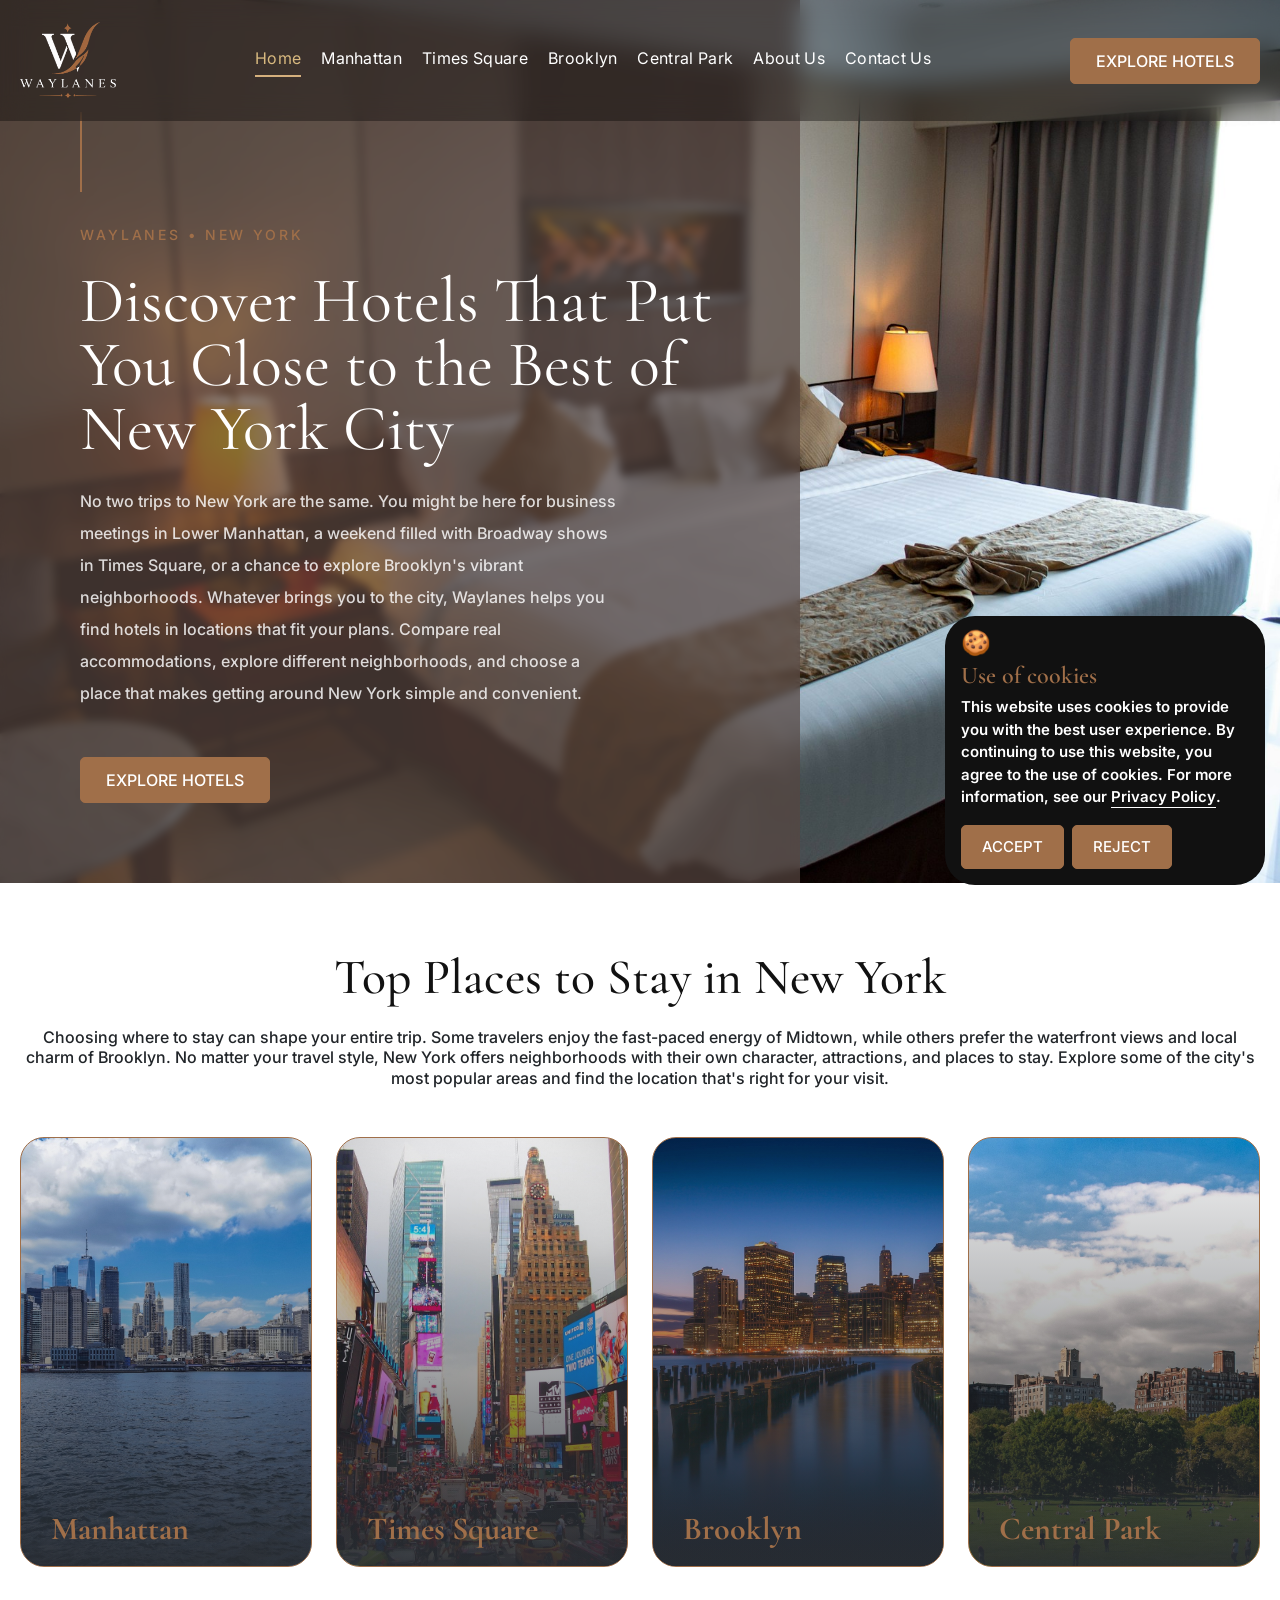
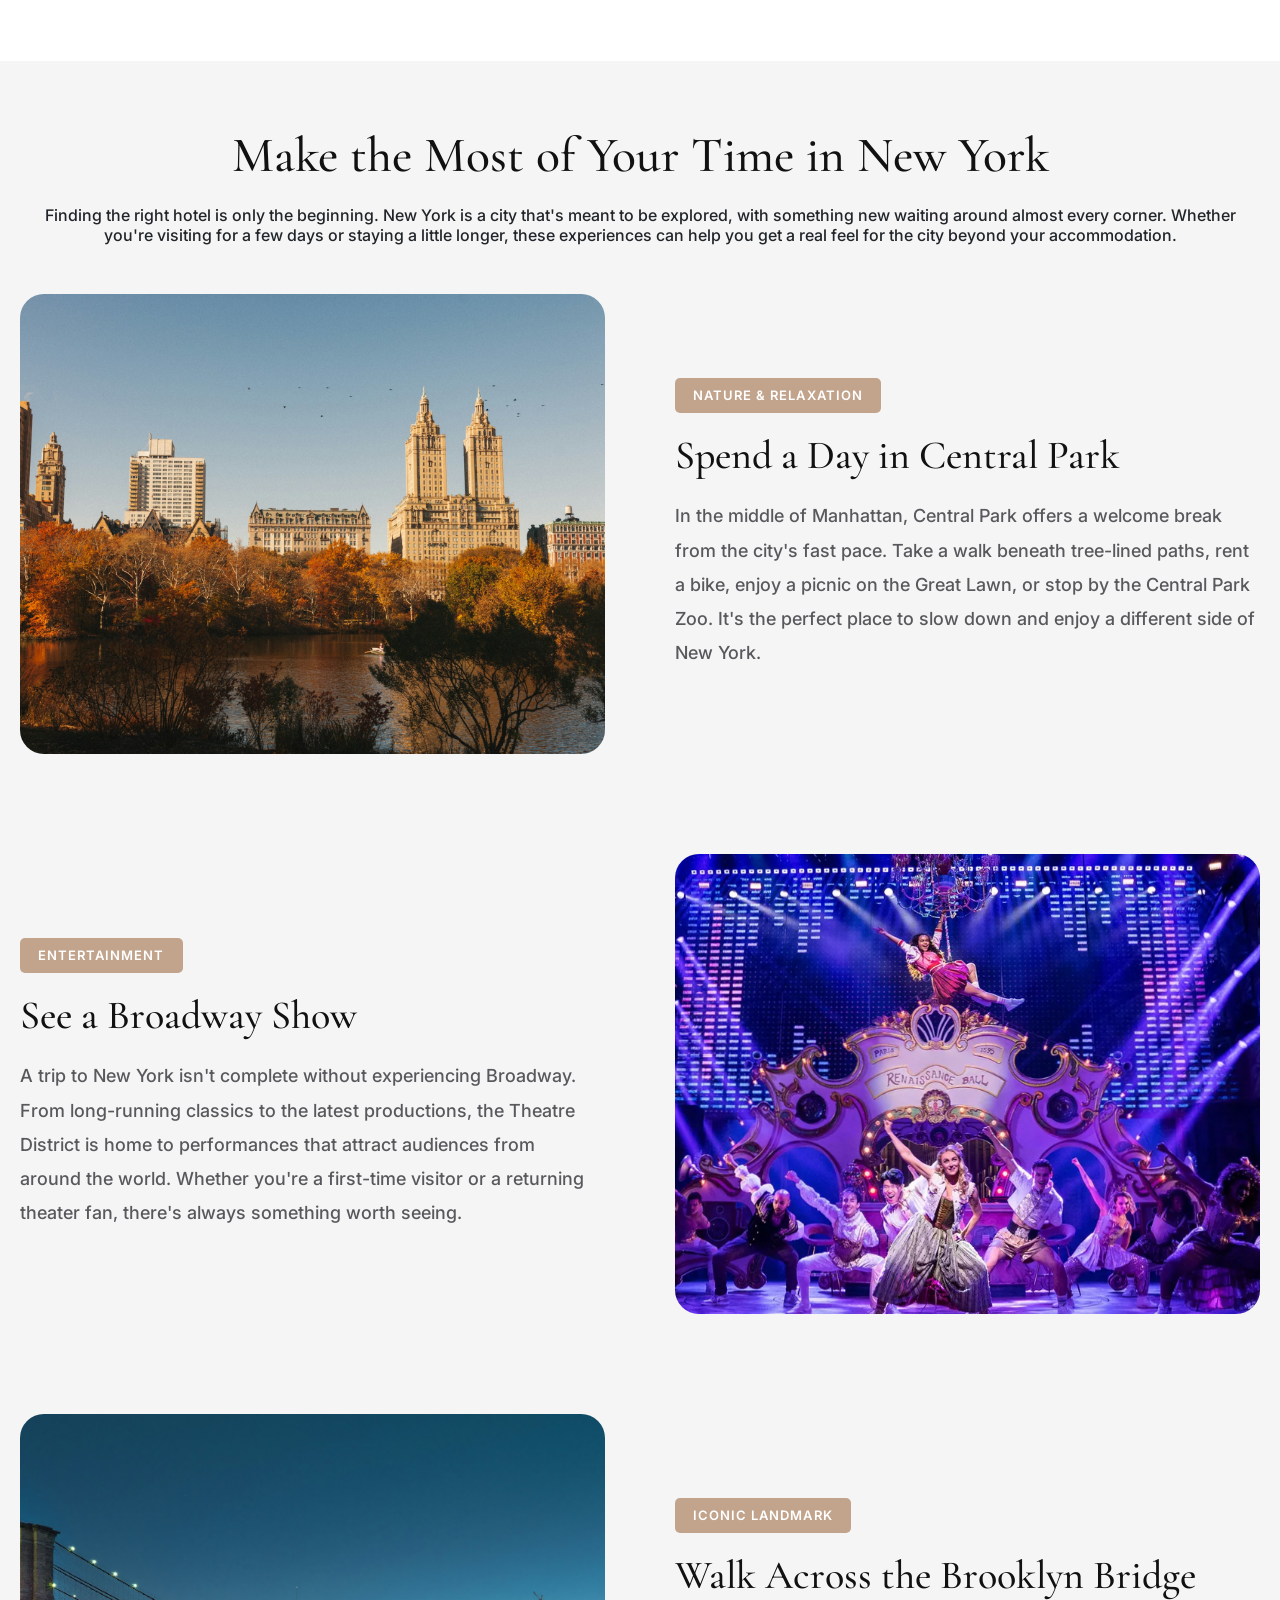
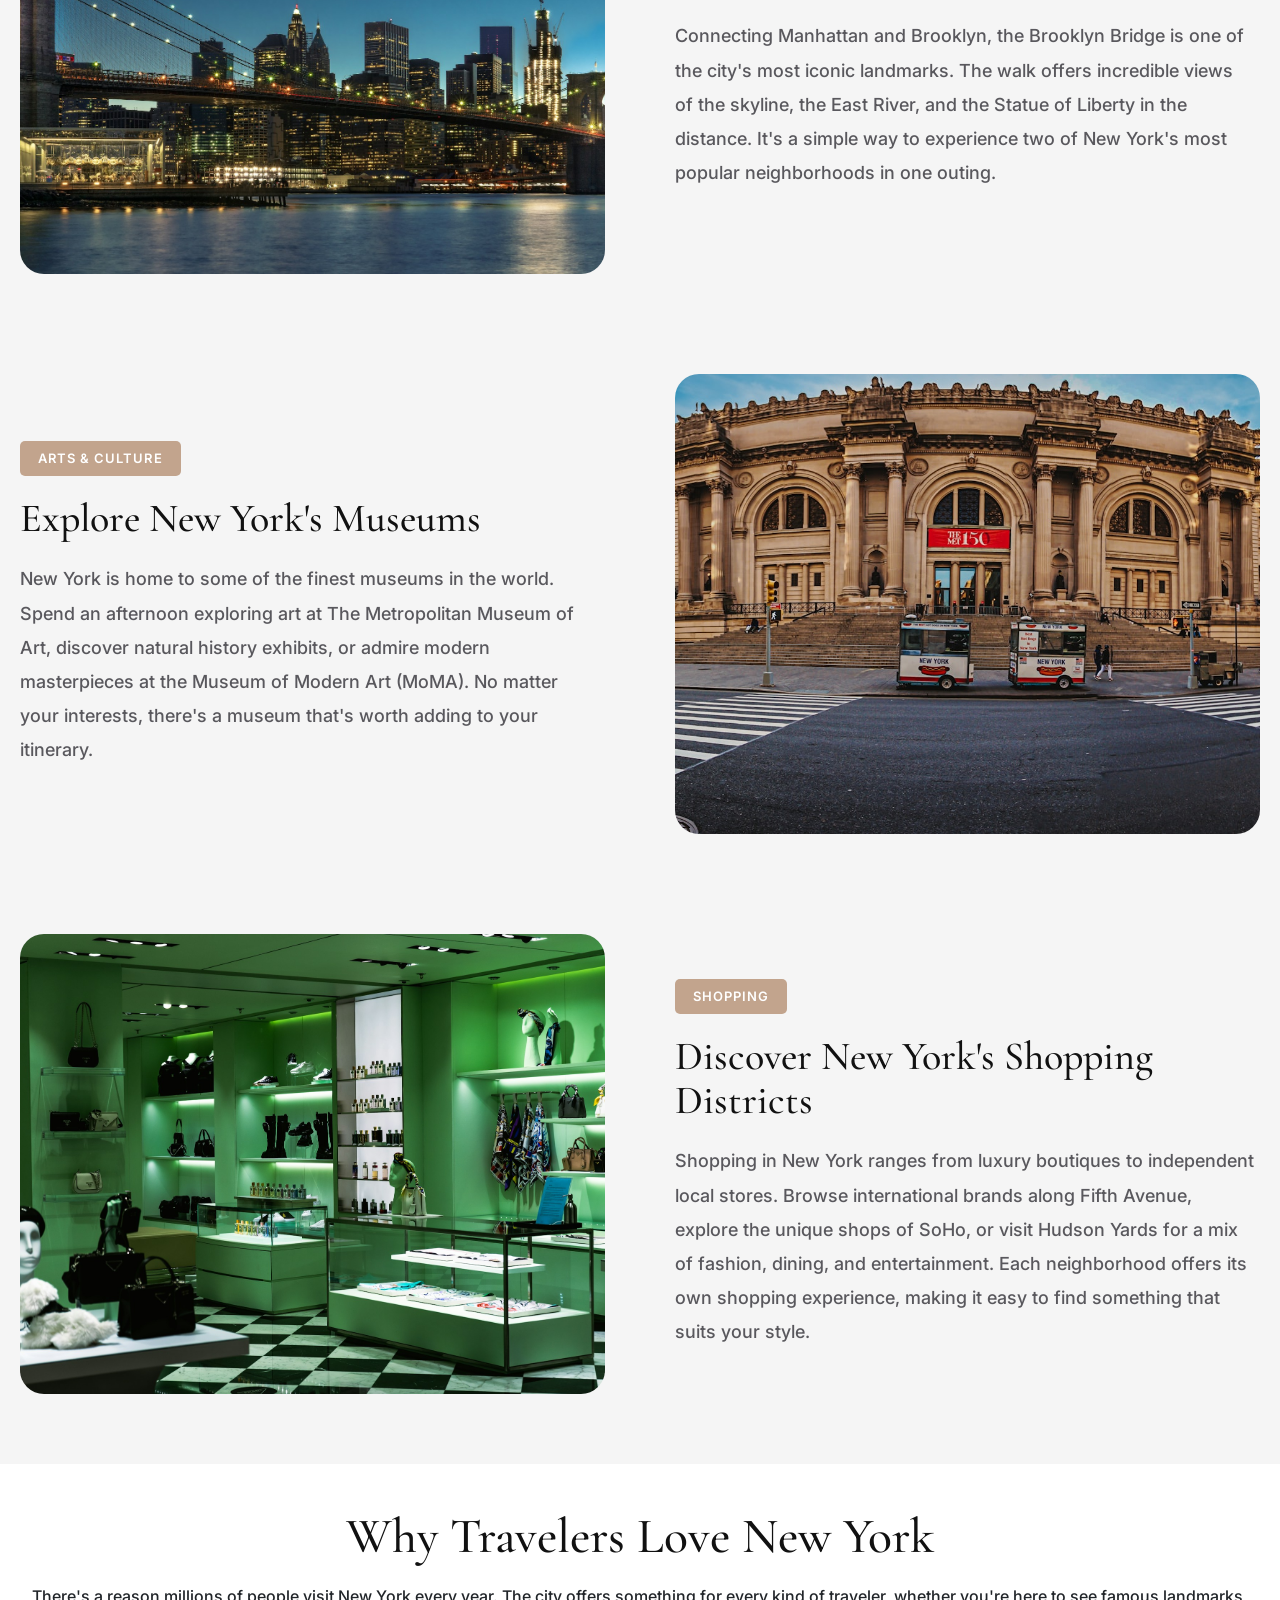
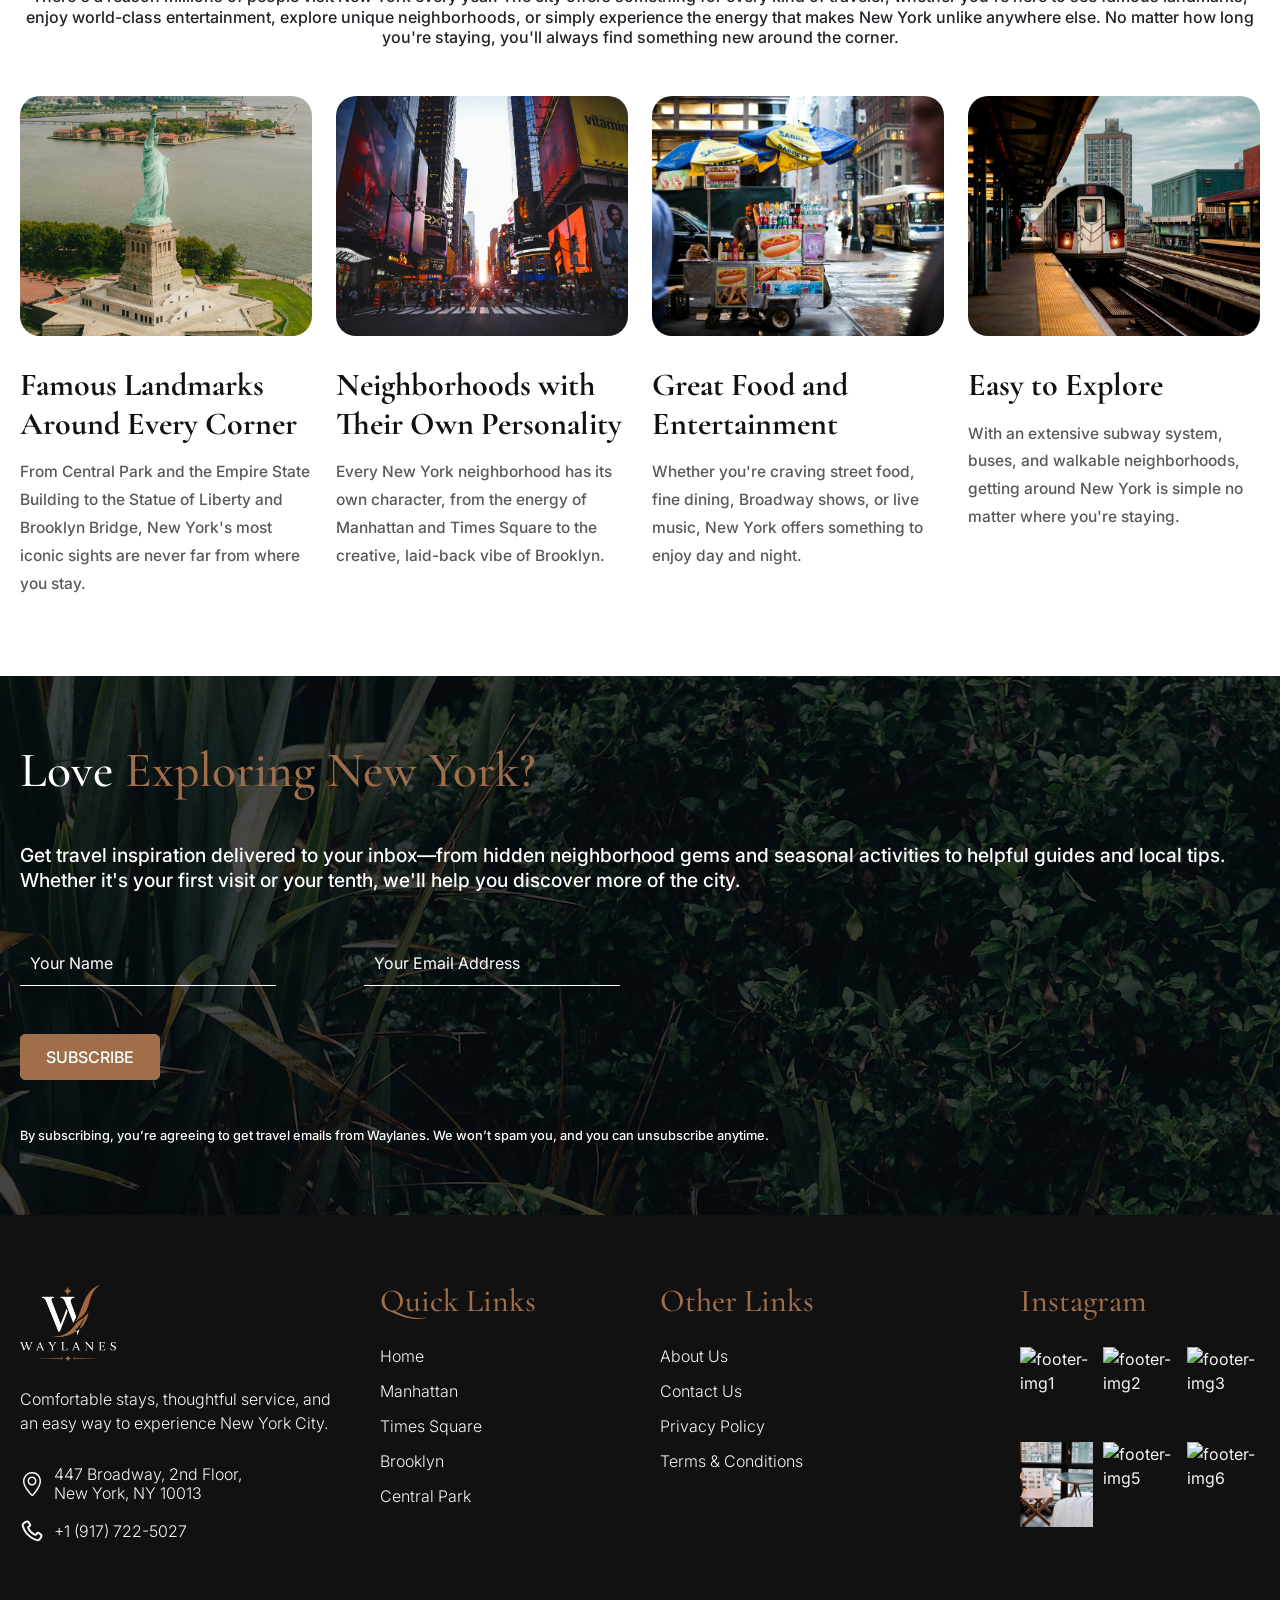
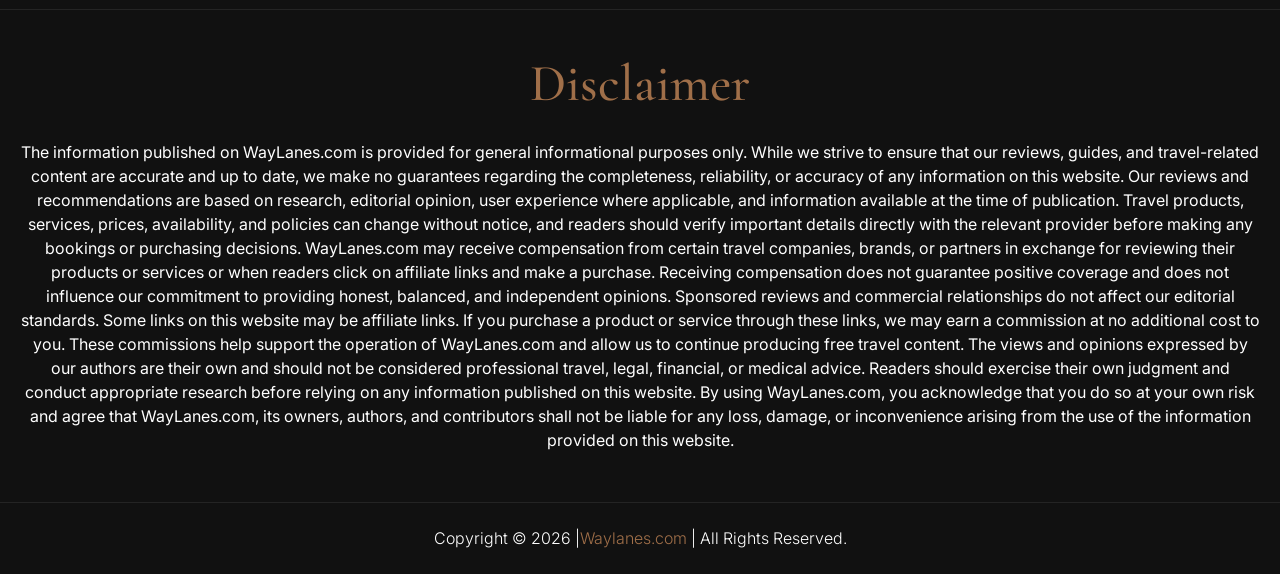
==== index.html @ ed7043b0 "footer fixes" ====
<!DOCTYPE html>
<html lang="en">

<head>
    <meta charset="UTF-8">
    <meta name="viewport" content="width=device-width, initial-scale=1.0">
    <meta name="robots" content="index, follow">
    <link rel="stylesheet" href="assets/css/bootstrap.css">
    <link rel="stylesheet" href="assets/css/slick.css">
    <link rel="stylesheet" href="assets/css/slick-theme.css">
    <link rel="stylesheet" href="assets/css/aos.css">
    <link rel="stylesheet" href="assets/css/style.css">
    <link rel="stylesheet" href="assets/css/responsive.css">
    <link rel="shortcut icon" href="assets/images/favicon.ico" type="image/x-icon">
    <title>Waylanes</title>
</head>

<body>
    <!-- Header Start-->
    <header class="abt-header">
        <div class="abt-container">
            <a href="./" class="abt-logo">
                <img id="siteLogo" src="./assets/images/logo.png" alt="logo">
            </a>
            <nav class="abt-nav">
                <ul class="abt-menu">
                    <li><a href="./" class="active">Home</a></li>
                    <li><a href="manhattan">Manhattan</a></li>
                    <li><a href="times-square">Times Square</a></li>
                    <li><a href="brooklyn">Brooklyn</a></li>
                    <li><a href="central-park">Central Park</a></li>
                    <li><a href="about-us">About Us</a></li>
                    <li><a href="contact-us">Contact Us</a></li>
                </ul>
            </nav>
            <div class="abt-right">
                <a href="./manhattan" class="butn theme">
                    <span class="book_btn_mobile">Explore</span>
                    <span class="book_btn_desktop">Explore Hotels</span>
                </a>
                <button class="abt-toggle">
                    <span></span>
                    <span></span>
                    <span></span>
                </button>
            </div>
        </div>
    </header>
    <!-- Header  End -->

    <!--Home Banner Section Start -->
    <section class="hero_banner_section" style="background-image: url(./assets/images/home_banner.jpg);">

        <div class="hero_banner_content">

            <span class="hero_banner_line"></span>

            <span class="hero_banner_tag">
                Waylanes • New York
            </span>

            <h1 class="hero_banner_title">
                Discover Hotels That Put You Close to the Best of New York City
            </h1>

            <p class="hero_banner_description">
                No two trips to New York are the same. You might be here for business meetings in Lower Manhattan, a
                weekend filled with Broadway shows in Times Square, or a chance to explore Brooklyn's vibrant
                neighborhoods. Whatever brings you to the city, Waylanes helps you find hotels in locations that fit
                your plans. Compare real accommodations, explore different neighborhoods, and choose a place that makes
                getting around New York simple and convenient.
            </p>

            <a href="./manhattan" class="butn theme">
                Explore Hotels
            </a>
        </div>

        <div class="hero_banner_image_wrapper">
            <img src="./assets/images/home_banner.jpg" alt="Luxury Hotel" class="hero_banner_image">
        </div>
    </section>
    <!--Home Banner Section End -->

    <!-- Home Category Section Start -->
    <section class="home_explore_sec py-7">
        <div class="container">
            <div class="home_explore_wrap">
                <h2 class="sec-head  mb-4 text-center">
                    Top Places to Stay in New York
                </h2>
                <p class="mt-4 text-center">
                    Choosing where to stay can shape your entire trip. Some travelers enjoy the fast-paced energy of
                    Midtown, while others prefer the waterfront views and local charm of Brooklyn. No matter your travel
                    style, New York offers neighborhoods with their own character, attractions, and places to stay.
                    Explore some of the city's most popular areas and find the location that's right for your visit.
                </p>
                <div class="row pt-5 justify-content-center">


                    <div class="col-lg-3 col-sm-6 mb-4">
                        <a href="manhattan" class="home_category_card"
                            style="background-image:url(assets/images/manhattan_banner.jpg);">
                            <div class="home_category_overlay">
                                <div class="home_category_content">
                                    <h4>Manhattan</h4>
                                    <p>
                                        At the center of New York City, Manhattan puts you close to iconic attractions,
                                        world-class shopping, and vibrant neighborhoods. Whether you're visiting for
                                        work or a vacation, you'll find plenty of hotels near the city's top sights.
                                    </p>

                                    <span class="butn theme">
                                        Explore Hotels in Manhattan
                                    </span>
                                </div>
                            </div>

                        </a>
                    </div>


                    <div class="col-lg-3 col-sm-6 mb-4">
                        <a href="times-square" class="home_category_card"
                            style="background-image:url(assets/images/time_square_banner.jpg);">

                            <div class="home_category_overlay">

                                <div class="home_category_content">

                                    <h4>
                                        Times Square
                                    </h4>

                                    <p>
                                        Stay in the middle of New York's bright lights, Broadway shows, restaurants, and
                                        shopping. With many attractions just a short walk away, Times Square is a great
                                        base for exploring the city.
                                    </p>

                                    <span class="butn theme">
                                        View Hotels in Times Square
                                    </span>

                                </div>

                            </div>

                        </a>
                    </div>


                    <div class="col-lg-3 col-sm-6 mb-4">
                        <a href="brooklyn" class="home_category_card"
                            style="background-image:url(assets/images/brooklyn_banner.jpg);">

                            <div class="home_category_overlay">

                                <div class="home_category_content">

                                    <h4>
                                        Brooklyn
                                    </h4>

                                    <p>
                                        Brooklyn offers a more laid-back side of New York with waterfront views, local
                                        cafés, and creative neighborhoods like Williamsburg and DUMBO. It's a great
                                        choice if you want a local feel while staying close to Manhattan.
                                    </p>

                                    <span class="butn theme">
                                        Browse Hotels in Brooklyn
                                    </span>

                                </div>

                            </div>

                        </a>
                    </div>

                    <div class="col-lg-3 col-sm-6 mb-4">
                        <a href="central-park" class="home_category_card"
                            style="background-image:url(assets/images/central_park_banner.jpg);">

                            <div class="home_category_overlay">

                                <div class="home_category_content">

                                    <h4>
                                        Central Park
                                    </h4>

                                    <p>
                                        Stay near Central Park for a quieter New York experience with green spaces,
                                        nearby museums, and easy access to Midtown and Fifth Avenue. It's a great option
                                        for travelers looking to balance sightseeing with a more relaxed stay.
                                    </p>

                                    <span class="butn theme">
                                        Browse Hotels in Central Park
                                    </span>

                                </div>

                            </div>

                        </a>
                    </div>

                </div>
            </div>
        </div>
    </section>
    <!-- Home Category Section End -->


    <!-- Home Things To Section Start -->
    <section class="home_activity py-7">
        <div class="container">
            <div class="why_us_heading text-center mb-5">
                <h2 class="sec-head ">
                    Make the Most of Your Time in New York
                </h2>
                <p class="mt-4">
                    Finding the right hotel is only the beginning. New York is a city that's meant to be explored, with
                    something new waiting around almost every corner. Whether you're visiting for a few days or staying
                    a little longer, these experiences can help you get a real feel for the city beyond your
                    accommodation.
                </p>
            </div>
            <div class="home_activity_item">
                <div class="home_activity_image">
                    <img src="./assets/images/home_central_park.jpg" alt="Spend a Day in Central Park">
                </div>

                <div class="home_activity_content">
                    <span class="home_activity_tag">Nature & Relaxation</span>

                    <h2 class="home_activity_title">
                        Spend a Day in Central Park
                    </h2>

                    <p class="home_activity_text">
                        In the middle of Manhattan, Central Park offers a welcome break from the city's fast pace. Take
                        a walk beneath tree-lined paths, rent a bike, enjoy a picnic on the Great Lawn, or stop by the
                        Central Park Zoo. It's the perfect place to slow down and enjoy a different side of New York.
                    </p>
                </div>
            </div>

            <div class="home_activity_item home_activity_reverse">
                <div class="home_activity_image">
                    <img src="./assets/images/home_broadway.png" alt="See a Broadway Show">
                </div>

                <div class="home_activity_content">
                    <span class="home_activity_tag">Entertainment</span>

                    <h2 class="home_activity_title">
                        See a Broadway Show
                    </h2>

                    <p class="home_activity_text">
                        A trip to New York isn't complete without experiencing Broadway. From long-running classics to
                        the latest productions, the Theatre District is home to performances that attract audiences from
                        around the world. Whether you're a first-time visitor or a returning theater fan, there's always
                        something worth seeing.
                    </p>
                </div>
            </div>

            <div class="home_activity_item">
                <div class="home_activity_image">
                    <img src="./assets/images/home_brooklyn_bridge.jpg" alt="Walk Across the Brooklyn Bridge">
                </div>

                <div class="home_activity_content">
                    <span class="home_activity_tag">Iconic Landmark</span>

                    <h2 class="home_activity_title">
                        Walk Across the Brooklyn Bridge
                    </h2>

                    <p class="home_activity_text">
                        Connecting Manhattan and Brooklyn, the Brooklyn Bridge is one of the city's most iconic
                        landmarks. The walk offers incredible views of the skyline, the East River, and the Statue of
                        Liberty in the distance. It's a simple way to experience two of New York's most popular
                        neighborhoods in one outing.
                    </p>
                </div>
            </div>

            <div class="home_activity_item home_activity_reverse">
                <div class="home_activity_image">
                    <img src="./assets/images/home_museum.jpg" alt="Explore New York's Museums">
                </div>

                <div class="home_activity_content">
                    <span class="home_activity_tag">Arts & Culture</span>

                    <h2 class="home_activity_title">
                        Explore New York's Museums
                    </h2>

                    <p class="home_activity_text">
                        New York is home to some of the finest museums in the world. Spend an afternoon exploring art at
                        The Metropolitan Museum of Art, discover natural history exhibits, or admire modern masterpieces
                        at the Museum of Modern Art (MoMA). No matter your interests, there's a museum that's worth
                        adding to your itinerary.
                    </p>
                </div>
            </div>

            <div class="home_activity_item">
                <div class="home_activity_image">
                    <img src="./assets/images/home_luxury_boutique.jpg" alt="Discover New York's Shopping Districts">
                </div>

                <div class="home_activity_content">
                    <span class="home_activity_tag">Shopping</span>

                    <h2 class="home_activity_title">
                        Discover New York's Shopping Districts
                    </h2>

                    <p class="home_activity_text">
                        Shopping in New York ranges from luxury boutiques to independent local stores. Browse
                        international brands along Fifth Avenue, explore the unique shops of SoHo, or visit Hudson Yards
                        for a mix of fashion, dining, and entertainment. Each neighborhood offers its own shopping
                        experience, making it easy to find something that suits your style.
                    </p>
                </div>
            </div>

        </div>
    </section>
    <!-- Home Things To Section End -->

    <!-- Why Us Section Start -->
    <section class="why_us_sec py-5">
        <div class="container">

            <div class="why_us_heading text-center mb-5">
                <h2 class="sec-head ">
                    Why Travelers Love New York
                </h2>
                <p class="mt-4">
                    There's a reason millions of people visit New York every year. The city offers something for every
                    kind of traveler, whether you're here to see famous landmarks, enjoy world-class entertainment,
                    explore unique neighborhoods, or simply experience the energy that makes New York unlike anywhere
                    else. No matter how long you're staying, you'll always find something new around the corner.
                </p>
            </div>

            <div class="row g-4">

                <div class="col-xl-3 col-md-6">
                    <div class="why_us_card">

                        <div class="why_us_card_img">
                            <img src="assets/images/home_famous_landmark.jpg" alt="Iconic Attractions">
                        </div>

                        <div class="why_us_card_content">
                            <h4>
                                Famous Landmarks Around Every Corner
                            </h4>

                            <p>
                                From Central Park and the Empire State Building to the Statue of Liberty and Brooklyn
                                Bridge, New York's most iconic sights are never far from where you stay.
                            </p>
                        </div>

                    </div>
                </div>


                <div class="col-xl-3 col-md-6">
                    <div class="why_us_card">

                        <div class="why_us_card_img">
                            <img src="assets/images/home_neighborhoods.jpg" alt="Diverse Neighborhoods">
                        </div>

                        <div class="why_us_card_content">
                            <h4>
                                Neighborhoods with Their Own Personality
                            </h4>

                            <p>
                                Every New York neighborhood has its own character, from the energy of Manhattan and
                                Times Square to the creative, laid-back vibe of Brooklyn.
                            </p>
                        </div>

                    </div>
                </div>


                <div class="col-xl-3 col-md-6">
                    <div class="why_us_card">

                        <div class="why_us_card_img">
                            <img src="assets/images/home_great_food.jpg" alt="Dining & Entertainment">
                        </div>

                        <div class="why_us_card_content">
                            <h4>
                                Great Food and Entertainment
                            </h4>

                            <p>
                                Whether you're craving street food, fine dining, Broadway shows, or live music, New York
                                offers something to enjoy day and night.
                            </p>
                        </div>

                    </div>
                </div>

                <div class="col-xl-3 col-md-6">
                    <div class="why_us_card">

                        <div class="why_us_card_img">
                            <img src="assets/images/home-easy-to-explore.jpg" alt="Convenient Transportation">
                        </div>

                        <div class="why_us_card_content">
                            <h4>
                                Easy to Explore
                            </h4>

                            <p>
                                With an extensive subway system, buses, and walkable neighborhoods, getting around New
                                York is simple no matter where you're staying.

                            </p>
                        </div>

                    </div>
                </div>

            </div>

        </div>
    </section>
    <!-- Why Us Section End -->

    <!-- Newsletter Section Start -->
    <section class="newsletter-section py-7 aoshide bg_center_cover"
        style="background-image: url(assets/images/newsletter_bg.jpg);">
        <div class="container">
            <div class="newsletter-wrap">
                <h2 class="sec-head white mb-5">
                    Love <span class="theme"> Exploring New York?</span>
                </h2>
                <p class="pb-5">
                    Get travel inspiration delivered to your inbox—from hidden neighborhood gems and seasonal activities
                    to helpful guides and local tips. Whether it's your first visit or your tenth, we'll help you
                    discover more of the city.
                </p>
                <form id="newsletterForm" novalidate>
                    <div class="row">
                        <div class="col-md-6 col-12">
                            <input type="text" class="form-control name" placeholder="Your Name" required>
                            <small class="text-danger d-none" id="nameError">Please enter your name.</small>
                        </div>

                        <div class="col-md-6 col-12">
                            <input type="email" class="form-control email" placeholder="Your Email Address" required>
                            <small class="text-danger d-none" id="emailError">Please enter a valid email
                                address.</small>
                        </div>

                        <div class="col-12 pt-5">
                            <button type="submit" class="butn theme">Subscribe</button>
                        </div>
                    </div>
                </form>
                <p class="mt-5 text_newsletter">
                    By subscribing, you’re agreeing to get travel emails from Waylanes. We
                    won’t spam you, and you can unsubscribe anytime.
                </p>
            </div>
        </div>
    </section>
    <!-- Newsletter Section End -->


    <!--Footer-Start -->
    <footer class="footer pt-7">
        <div class="container">
            <div class="footer-grid">
                <!-- About -->
                <div class="footer-col footer-about">
                    <a href="./" class="footer-logo">
                        <img src="./assets/images/logo.png" alt="logo"> </a>
                    <p>
                        Comfortable stays, thoughtful service, and an easy way to experience New York City.
                    </p>
                    <ul class="footer-contact">


                        <li><a href="https://maps.app.goo.gl/Kg6s3rjACwatEMSD7"><img
                                    src="assets/images/location-icon.svg" alt="location-icon">447 Broadway, 2nd
                                Floor, <br> New York, NY 10013</a></li>
                        <li><a href="tel:+19177225027"><img src="assets/images/call-icon1.svg" alt="call-icon">+1 (917)
                                722-5027</a>
                        </li>

                    </ul>

                </div>

                <div class="footer-col">
                    <h4>Quick Links</h4>
                    <ul>
                        <li><a href="./">Home</a></li>
                        <li><a href="./manhattan">Manhattan</a></li>
                        <li><a href="times-square">Times Square</a></li>
                        <li><a href="./brooklyn"> Brooklyn</a></li>
                        <li><a href="central-park"> Central Park</a></li>
                    </ul>
                </div>

                <div class="footer-col">
                    <h4>Other Links</h4>
                    <ul>
                        <li><a href="about-us">About Us</a></li>
                        <li><a href="contact-us">Contact Us</a></li>
                        <li><a href="privacy-policy">Privacy Policy</a></li>
                        <li><a href="terms-conditions">Terms & Conditions</a></li>
                    </ul>
                </div>

                <div class="footer-col">
                    <h4>Instagram</h4>
                    <div class="footer-gallery"> <img src="assets/images/footer-img1.jpg" alt="footer-img1"> <img
                            src="assets/images/footer-img2.jpg" alt="footer-img2"> <img
                            src="assets/images/footer-img3.jpg" alt="footer-img3"> <img
                            src="assets/images/footer-img4.jpg" alt="footer-img4"> <img
                            src="assets/images/footer-img5.jpg" alt="footer-img5"> <img
                            src="assets/images/footer-img6.jpg" alt="footer-img6"> </div>
                </div>
            </div>
        </div>
        <div class="footer_disclaimer pt-5">
            <div class="container">
                <div class="main-disclaimer-content">
                    <h2 class="sec-head theme">Disclaimer</h2>
                    <p class="maintext">
                        The information published on WayLanes.com is provided for general informational purposes only.
                        While
                        we strive to ensure that our reviews, guides, and travel-related content are accurate and up to
                        date, we make no guarantees regarding the completeness, reliability, or accuracy of any
                        information
                        on this website.
                        Our reviews and recommendations are based on research, editorial opinion, user experience where
                        applicable, and information available at the time of publication. Travel products, services,
                        prices,
                        availability, and policies can change without notice, and readers should verify important
                        details
                        directly with the relevant provider before making any bookings or purchasing decisions.
                        WayLanes.com may receive compensation from certain travel companies, brands, or partners in
                        exchange
                        for reviewing their products or services or when readers click on affiliate links and make a
                        purchase. Receiving compensation does not guarantee positive coverage and does not influence our
                        commitment to providing honest, balanced, and independent opinions. Sponsored reviews and
                        commercial
                        relationships do not affect our editorial standards.
                        Some links on this website may be affiliate links. If you purchase a product or service through
                        these links, we may earn a commission at no additional cost to you. These commissions help
                        support
                        the operation of WayLanes.com and allow us to continue producing free travel content.
                        The views and opinions expressed by our authors are their own and should not be considered
                        professional travel, legal, financial, or medical advice. Readers should exercise their own
                        judgment
                        and conduct appropriate research before relying on any information published on this website.
                        By using WayLanes.com, you acknowledge that you do so at your own risk and agree that
                        WayLanes.com,
                        its owners, authors, and contributors shall not be liable for any loss, damage, or inconvenience
                        arising from the use of the information provided on this website.
                    </p>
                </div>
            </div>
        </div>
        <div class="footer-bottom">
            <div class="container">
                <p>Copyright © 2026 |<a href="./" class="theme">Waylanes.com</a>  | All Rights Reserved.</p>
            </div>
        </div>
    </footer>
    <!--Footer-End -->


    <!-- Cookies Start -->
    <div class="card cookie-alert">
        <div class="card-body">
            <h4 class="card-title theme">&#x1F36A;</h4>
            <h5 class="card-title">Use of cookies</h5>

            <p class="card-text">
                This website uses cookies to provide you with the best user experience.
                By continuing to use this website, you agree to the use of cookies.
                For more information, see our
                <a href="privacy-policy">Privacy Policy</a>.
            </p>

            <div class="btn-toolbar justify-content-start gap-2">
                <a href="javascript:void(0)" class="butn theme accept-cookies">
                    Accept
                </a>

                <a href="javascript:void(0)" class="butn theme reject-cookies">
                    Reject
                </a>
            </div>
        </div>
    </div>
    <!-- Cookies End -->

    <script src="assets/js/jquery.js"></script>
    <script>
        (function () {
            "use strict";

            const cookieAlert = document.querySelector(".cookie-alert");
            const acceptBtn = document.querySelector(".accept-cookies");
            const rejectBtn = document.querySelector(".reject-cookies");

            const CONSENT_KEY = "cookieConsent";

            // Check existing consent
            const consent = localStorage.getItem(CONSENT_KEY);

            if (!consent) {
                cookieAlert.classList.add("show");
            } else {
                cookieAlert.classList.remove("show");
                applyConsent(consent);
            }

            // Accept
            acceptBtn.addEventListener("click", function () {
                localStorage.setItem(CONSENT_KEY, "accepted");

                setCookie("acceptCookies", "true", 365);
                deleteCookie("rejectCookies");

                applyConsent("accepted");
                cookieAlert.classList.remove("show");
            });

            // Reject
            rejectBtn.addEventListener("click", function () {
                localStorage.setItem(CONSENT_KEY, "rejected");

                setCookie("rejectCookies", "true", 365);
                deleteCookie("acceptCookies");

                applyConsent("rejected");
                cookieAlert.classList.remove("show");
            });

            function applyConsent(status) {

                if (status === "accepted") {
                    loadAnalyticsScripts();
                }

                if (status === "rejected") {

                    // Remove analytics/marketing cookies
                    deleteCookie("_ga");
                    deleteCookie("_gid");
                    deleteCookie("_gat");
                    deleteCookie("_fbp");

                    // No analytics scripts should load
                    console.log("Analytics and marketing cookies rejected.");
                }
            }

            function loadAnalyticsScripts() {

                // Prevent duplicate loading
                if (window.analyticsLoaded) return;

                window.analyticsLoaded = true;

                /* ------------------------------
                   GOOGLE ANALYTICS (GA4)
                -------------------------------- */

                /* GA: replace G-XXXXXXXXXX with your real tracking ID to enable analytics */

                /* ------------------------------
                   FACEBOOK PIXEL
                   Load here only if used
                -------------------------------- */

                /*
                !function(f,b,e,v,n,t,s){
                    if(f.fbq)return;
                    n=f.fbq=function(){
                        n.callMethod ?
                        n.callMethod.apply(n,arguments) :
                        n.queue.push(arguments);
                    };
                    if(!f._fbq)f._fbq=n;
                    n.push=n;
                    n.loaded=!0;
                    n.version='2.0';
                    n.queue=[];
                    t=b.createElement(e);
                    t.async=!0;
                    t.src=v;
                    s=b.getElementsByTagName(e)[0];
                    s.parentNode.insertBefore(t,s);
                }(window, document, 'script',
                'https://connect.facebook.net/en_US/fbevents.js');
        
                fbq('init', 'YOUR_PIXEL_ID');
                fbq('track', 'PageView');
                */
            }

        })();

        function setCookie(name, value, days) {
            const d = new Date();
            d.setTime(d.getTime() + (days * 24 * 60 * 60 * 1000));

            document.cookie =
                name + "=" + value +
                ";expires=" + d.toUTCString() +
                ";path=/;SameSite=Lax";
        }

        function deleteCookie(name) {
            document.cookie =
                name +
                "=;expires=Thu, 01 Jan 1970 00:00:00 UTC;path=/;";
        }
    </script>
    <script src="assets/js/aos.js"></script>
    <script src="assets/js/bootstrap.js"></script>
    <script src="assets/js/index.js"></script>

</body>

</html>
---- assets/css/style.css ----
@import url('https://fonts.googleapis.com/css2?family=Cormorant+Garamond:ital,wght@0,300..700;1,300..700&display=swap');
@import url('https://fonts.googleapis.com/css2?family=Inter:ital,opsz,wght@0,14..32,100..900;1,14..32,100..900&display=swap');

:root {
    --bg_light: #f5f5f5;
    --bg_white: #ffffff;
    --button: #a06f49;
    --footer: #111111;
    --heading_dark: #111111;
    --heading_light: #a06f49;
    --para: #59585D;
    --white: #ffffff;
    --scrolltrack: #9f9f9f;
    --scrollbar: #a06f49;
    --font-heading: "Cormorant Garamond", serif;
    --font-body: "Inter", sans-serif;

}

/* Global CSS Start */


* {
    padding: 0;
    margin: 0;
    box-sizing: border-box;
}

html {
    scroll-behavior: smooth;
    font-size: 1rem;
}

body {
    font-family: var(--font-body);
    padding: 0;
    margin: 0;
    word-break: break-word;
    background-color: var(--bg_white);
}

h1,
h2,
h3,
h4,
h5,
h6 {
    font-family: var(--font-heading);
    margin: 0;
    line-height: 1;
    color: var(--heading_dark);
}

p {
    line-height: 1.3;
    padding: 0;
    margin: 0;
    font-family: var(--font-body);
    font-weight: 500;
}

ul {
    list-style-type: none;
    margin: 0;
    padding: 0;
}

ul li {
    line-height: 1.2;
    margin-bottom: 0.1875rem;
}

a {
    display: inline-block;
    text-decoration: none;
    font-family: var(--font-body);
}

button,
textarea,
input {
    font-family: var(--font-body);
}

input {
    font-family: var(--font-body);
}

img {
    max-width: 100%;
    object-fit: cover;
    width: 100%;
}

.container {
    width: 100%;
    max-width: 90rem;
    margin: 0 auto;
    padding: 0 20px;
}


.py-7 {
    padding: 4.375rem 0;
}

.pt-7 {
    padding-top: 4.375rem;
}

.pb-7 {
    padding-bottom: 4.375rem;
}

.py-10 {
    padding: 6.25rem 0;
}

.pb-10 {
    padding-bottom: 6.25rem;
}

.pt-10 {
    padding-top: 6.25rem;
}

.inline-flex {
    display: inline-flex;
}

.flex {
    display: flex;
}

.flex-column {
    flex-direction: column;
}

.space-between {
    justify-content: space-between;
}

.space-evenly {
    justify-content: space-evenly;
}

.justify-center {
    justify-content: center;
}

.align-center {
    align-items: center;
}

.wrap {
    flex-wrap: wrap;
}

.text-center {
    text-align: center;
}

.text-right {
    text-align: right;
}

.m-0-auto {
    margin: 0 auto
}

.bg-center {
    background-position: center;
}

.bg-cover {
    background-size: cover;
}

.bg-contain {
    background-size: contain;
}

.bg-no-repeat {
    background-repeat: no-repeat;
}

.w-100 {
    width: 100%;
}

.h-100 {
    height: 100%;
}

.align-end {
    align-items: flex-end;
}

.bg-0-0 {
    background-position: 0% 0%;
}

span.theme {
    color: var(--heading_light);
}

.theme {
    color: var(--button);
}

.white {
    color: var(--white);
}

/* Global CSS End */

/* Website Scrollbar CSS  */
::-webkit-scrollbar {
    width: 0.625rem;
}

::-webkit-scrollbar-track {
    background: var(--scrolltrack);
}

::-webkit-scrollbar-thumb {
    background: var(--scrollbar);
    border-radius: 0.625rem;
}

::-webkit-scrollbar-thumb:hover {
    background: var(--scrollbar);
}

/* Website Scrollbar CSS  */


/* OVeralay CSS Start */
.common_overlay {
    overflow: hidden;
    position: relative;
}

.common_overlay .box {
    position: absolute;
    width: 50%;
    height: 50%;
    background: rgba(223 169 116/0.3);
    transition: transform 0.4s ease;
    z-index: 2;
}

.common_overlay .box1 {
    top: 0;
    left: 0;
    transform: translate(-100%, -100%);
}

.common_overlay .box2 {
    top: 0;
    right: 0;
    transform: translate(100%, -100%);
}

.common_overlay .box3 {
    bottom: 0;
    left: 0;
    transform: translate(-100%, 100%);
}

.common_overlay .box4 {
    bottom: 0;
    right: 0;
    transform: translate(100%, 100%);
}

.common_overlay:hover .box {
    transform: translate(0, 0);
}

/* OVeralay CSS End*/

/* Butn CSS Start */
.butn {
    padding: 0.625rem 1.5625rem;
    font-weight: 500;
    background: var(--heading_dark);
    outline: none !important;
    cursor: pointer;
    transition: all 0.3s ease;
    position: relative;
    display: inline-block;
    z-index: 1;
    color: var(--white);
    text-transform: uppercase;
    border-radius: 0.3125rem;
    border: 1px solid var(--heading_dark);
}

.butn:after {
    position: absolute;
    content: "";
    width: 100%;
    height: 0;
    bottom: 0;
    left: 0;
    z-index: -1;
    background: var(--white);
    transition: all 0.3s ease;
    border-radius: 0.3125rem;
}

.butn:hover {
    color: var(--heading_dark);
}

.butn:hover:after {
    top: 0;
    height: 100%;
}

.butn:active {
    top: 2px;
}

.butn.theme {
    background: var(--heading_light);
    color: var(--white);
    border-color: var(--button);
}

.butn.theme:hover {
    color: var(--heading_light);
}

.butn.theme:after {
    background: var(--white);
}

.butn.white {
    background: var(--white);
    color: var(--heading_dark);
}

.butn.white:hover {
    color: var(--white);
}

.butn.white:after {
    background: var(--heading_dark);
}

/* Butn CSS End */


/* About Page CSS Start */
.abt-header {
    position: fixed;
    top: 0;
    left: 0;
    width: 100%;
    z-index: 9999;
    padding: 22px 0;
    background: rgba(0, 0, 0, 0.35);
    backdrop-filter: blur(12px);
    transition: .4s;
}

.abt-logo img,
.footer-logo img {
    max-width: 6rem;
}

.abt-header.abt-sticky {
    background: var(--bg_white);
    box-shadow: 0 10px 35px rgba(0, 0, 0, .08);
    padding: 16px 0;
}

.abt-header.abt-sticky .abt-menu a {
    color: #222;
}

.abt-header.abt-sticky .abt-menu a:hover,
.abt-header.abt-sticky .abt-menu .active {
    color: #d8b97f;
}

.abt-header.abt-sticky .abt-toggle {
    background: rgba(255, 255, 255, 0.95);
    border: 1px solid rgba(0, 0, 0, .12);
}

.abt-header.abt-sticky .abt-toggle span {
    background: #222;
}

.abt-container {
    max-width: 1440px;
    margin: auto;
    display: flex;
    align-items: center;
    justify-content: space-between;
    padding: 0 20px;
}

.abt-logo {
    font-size: 32px;
    font-family: "Cormorant Garamond", serif;
    color: #fff;
    font-weight: 600;
    text-decoration: none;
    letter-spacing: 0.08em;
    transition: .4s;
}

.abt-sticky .abt-logo {
    color: #222;
}

.abt-menu {
    display: flex;
    align-items: center;
    gap: 1.25rem;
    list-style: none;
    margin: 0;
    padding: 0;
}

.abt-menu a {
    color: #fff;
    text-decoration: none;
    font-size: 1rem;
    font-weight: 400;
    position: relative;
    letter-spacing: 0.02em;
    transition: .3s;
}

.abt-sticky .abt-menu a {
    color: #222;
}

.abt-menu a:hover,
.abt-menu .active,
.abt-sticky .abt-menu a:hover,
.abt-sticky .abt-menu .active {
    color: #d8b97f;
}

.abt-menu a:after {
    content: "";
    position: absolute;
    bottom: -8px;
    left: 0;
    height: 2px;
    width: 0;
    background: #d5b07d;
    transition: .35s;
}

.abt-menu a:hover:after,
.abt-menu .active:after {
    width: 100%;
}

.abt-right {
    display: flex;
    align-items: center;
    gap: 20px;
}

.abt-book-btn {
    background: #d8bf97;
    padding: 14px 32px;
    text-decoration: none;
    color: #222;
    font-weight: 700;
    border-radius: 5px;
    transition: .3s;
}

.abt-book-btn:hover {
    background: #fff;
    transform: translateY(-3px);
}

.abt-toggle {
    display: none;
    background: none;
    border: 0;
    cursor: pointer;
}

.abt-sticky .abt-toggle span {
    background: #222;
}

.book_btn_desktop {
    display: none !important;
}

/* About Page CSS End */


/* Home Page CSS Start */

.hero_banner_section {
    display: grid;
    grid-template-columns: 50rem 1fr;
    min-height: 52rem;
    background: url("images/new-york-hotel.jpg") center center/cover no-repeat;
}

.hero_banner_content .butn {
    width: max-content;
}

.hero_banner_image_wrapper {
    display: none;
}

.hero_banner_content {
    display: flex;
    flex-direction: column;
    justify-content: center;
    width: 100%;
    min-height: 52rem;
    padding: 7rem 5rem 5rem 5rem;
    background: rgba(87 70 64/0.7);
    backdrop-filter: blur(.25rem);
    color: var(--white);
}

.hero_banner_line {
    width: .125rem;
    height: 5rem;
    margin-bottom: 2rem;

    background: var(--heading_light);
}

.hero_banner_tag {
    display: inline-block;
    margin-bottom: 1.5rem;

    color: var(--heading_light);

    font-family: var(--font-body);
    font-size: .875rem;
    font-weight: 500;
    letter-spacing: .18rem;
    text-transform: uppercase;
}

.hero_banner_title {
    margin-bottom: 1.5rem;
    font-family: var(--font-heading);
    font-size: clamp(2.2rem, 5vw, 5rem);
    font-weight: 400;
    line-height: 1;
    color: var(--white);
}

.hero_banner_title_highlight {
    display: block;
    color: var(--heading_light);
}

.hero_banner_subtitle {
    margin-bottom: 2rem;

    font-family: var(--font-heading);
    font-size: 1.75rem;
    font-weight: 500;
    line-height: 1.3;
    color: var(--white);
}

.hero_banner_description {
    max-width: 34rem;
    margin-bottom: 3rem;

    color: rgba(255, 255, 255, .82);

    font-family: var(--font-body);
    font-size: 1rem;
    line-height: 2;
}

.hero_banner_button {
    display: inline-flex;
    align-items: center;
    justify-content: center;

    width: max-content;

    padding: 1rem 2.75rem;

    background: var(--heading_light);
    color: var(--heading_dark);

    border: .125rem solid var(--heading_light);
    border-radius: .3125rem;

    text-decoration: none;
    font-family: var(--font-body);
    font-size: 1rem;
    font-weight: 600;

    transition: .35s ease;
}

.hero_banner_button:hover {
    background: transparent;
    color: var(--heading_light);
}

.hero_banner_image_wrapper {
    overflow: hidden;
}

.hero_banner_image {
    width: 100%;
    height: 100%;

    display: block;
    object-fit: cover;

    transition: .5s ease;
}

.hero_banner_section:hover .hero_banner_image {
    transform: scale(1.05);
}


.home_category_card {
    position: relative;
    display: block;
    height: 430px;
    overflow: hidden;
    border-radius: 24px;
    background-size: cover;
    background-position: center;
    background-repeat: no-repeat;
    border: 1px solid var(--heading_light);
    transition: all .4s ease;
}

.home_category_card:hover {
    transform: translateY(-6px);
}

.home_category_card::before {
    content: "";
    position: absolute;
    inset: 0;
    z-index: 1;
    background: linear-gradient(to top,
            rgba(41, 45, 51, .92) 0%,
            rgba(41, 45, 51, .45) 45%,
            rgba(41, 45, 51, .05) 100%);
    transition: .4s;
}

.home_category_card:hover::before {
    background: linear-gradient(to top,
            rgba(41, 45, 51, .98) 0%,
            rgba(41, 45, 51, .70) 55%,
            rgba(41, 45, 51, .12) 100%);
}


.home_category_overlay {
    position: absolute;
    inset: 0;
    overflow: hidden;
    z-index: 2;
}


.home_category_content {
    position: absolute;
    left: 0;
    right: 0;
    bottom: 0;
    padding: 30px;
    background: linear-gradient(to top,
            rgba(41, 45, 51, .98),
            rgba(41, 45, 51, .95),
            rgba(41, 45, 51, .30),
            transparent);
    transform: translateY(calc(100% - 85px));

    transition: transform .55s ease;
}

.home_category_card:hover .home_category_content {
    transform: translateY(0);
}


.home_category_content h4 {
    margin: 0;
    color: var(--heading_light);
    font-family: var(--font-heading);
    font-size: 2rem;
    font-weight: 700;
    line-height: 1.1;
}


.home_category_content p {
    margin: 18px 0 24px;
    color: var(--white);
    font-size: .95rem;
    line-height: 1.8;
    font-family: var(--font-body);
}


.why_us_sec {
    background: var(--bg_white);
}

.why_us_text {
    max-width: 700px;
    margin: 15px auto 0;
    font-family: var(--font-body);
    font-size: 1rem;
    line-height: 1.8;
}

.why_us_card {
    height: 100%;
    background: var(--white);
    overflow: hidden;
    transition: all .4s ease;
}

.why_us_card:hover {
    transform: translateY(-8px);
}

.why_us_card_img {
    height: 240px;
    overflow: hidden;
    border-radius: 1.25rem;
}

.why_us_card_img img {
    width: 100%;
    height: 100%;
    object-fit: cover;
    transition: transform .5s ease;
}

.why_us_card:hover .why_us_card_img img {
    transform: scale(1.08);
}

.why_us_card_content {
    padding: 1.875em 0;
}

.why_us_card_content h4 {
    color: var(--heading_dark);
    font-family: var(--font-heading);
    font-size: 2rem;
    font-weight: 700;
    line-height: 1.2;
    margin-bottom: 15px;
}

.why_us_card_content p {
    margin: 0;
    color: var(--para);
    font-family: var(--font-body);
    font-size: .97rem;
    line-height: 1.8;
}

.home_activity {
    background: var(--bg_light);
}

.home_activity .container {
    max-width: 1280px;
    width: 100%;
    margin: 0 auto;
    padding: 0 20px;
}

.home_activity_item {
    display: flex;
    align-items: center;
    gap: 70px;
    margin-bottom: 100px;
}

.home_activity_item:last-child {
    margin-bottom: 0;
}

.home_activity_reverse {
    flex-direction: row-reverse;
}

.home_activity_image,
.home_activity_content {
    flex: 1;
}

.home_activity_image img {
    width: 100%;
    height: 460px;
    object-fit: cover;
    border-radius: 24px;
    display: block;
    transition: transform .4s ease;
}

.home_activity_item:hover .home_activity_image img {
    transform: scale(1.03);
}

.home_activity_tag {
    display: inline-flex;
    align-items: center;
    padding: 8px 18px;
    margin-bottom: 20px;
    border-radius: 5px;
    background: rgba(160 111 73/60%);
    color: var(--white);
    font-family: var(--font-body);
    font-size: 13px;
    font-weight: 600;
    letter-spacing: .08em;
    text-transform: uppercase;
}

.home_activity_title {
    margin-bottom: 22px;
    color: var(--heading_dark);
    font-family: var(--font-heading);
    font-size: 2.5rem;
    font-weight: 500;
    line-height: 1.1;
}

.home_activity_text {
    max-width: 580px;
    color: var(--para);
    font-family: var(--font-body);
    font-size: 18px;
    line-height: 1.9;
}

.why_us_heading p {
    font-size: 1rem;
}

/* Home Page CSS End */


.hero {
    position: relative;
    min-height: 100vh;
    display: flex;
    align-items: center;
    justify-content: center;
    overflow: hidden;
    background-position: center;
    background-repeat: no-repeat;
    background-size: cover;
    padding-top: 90px;
}

.hero-overlay {
    position: absolute;
    inset: 0;
    background: linear-gradient(rgba(32, 51, 80, .6),
            rgba(41, 45, 51, .7));
}

.hero-content {
    position: relative;
    z-index: 2;
    max-width: 47.5rem;
    text-align: center;
    color: var(--white);
}

.hero-badge {
    display: inline-block;
    padding: 0.625rem 1.375rem;
    border: 0.0625rem solid rgba(225, 196, 153, .45);
    color: var(--heading_light);
    background: rgba(255, 255, 255, .05);
    border-radius: 2.5rem;
    letter-spacing: 0.125rem;
    text-transform: uppercase;
    font-size: 0.8rem;
    margin-bottom: 1.75rem;
    font-family: var(--font-body);
}

.hero h1 {
    font-family: var(--font-heading);
    font-size: clamp(3rem, 6vw, 5.5rem);
    line-height: 1.1;
    font-weight: 400;
    margin-bottom: 1.5625rem;
    color: var(--white);
}

.hero h1 span {
    display: block;
    color: var(--heading_light);
}

.hero p {
    max-width: 620px;
    margin: 0 auto 45px;
    font-size: 1.1rem;
    line-height: 1.8;
    color: rgba(255, 255, 255, .88);
    font-family: var(--font-body);
}

.hero-buttons {
    display: flex;
    justify-content: center;
    gap: 1rem;
    flex-wrap: wrap;
}

.hero-subtitle {
    font-family: var(--font-heading);
    font-size: clamp(1.5rem, 2.5vw, 2.2rem);
    font-weight: 500;
    color: var(--heading_light);
    margin: 0 0 1.5625rem;
    line-height: 1.3;
}

.hero p {
    max-width: 47.5rem;
    margin: 0 auto 1.375rem;
    font-size: 1.1rem;
    line-height: 1.9;
    color: rgba(255, 255, 255, .9);
    font-family: var(--font-body);
}

.hero-small {
    max-width: 43.75rem;
    margin: 0 auto 2.8125rem;
    font-size: 1rem;
    color: rgba(255, 255, 255, .75);
}


.abt-hero {

    position: relative;
    width: 100%;
    height: 100vh;
    min-height: 700px;
    overflow: hidden;
    display: flex;
    align-items: center;
    justify-content: center;

}

.abt-hero img {

    position: absolute;
    top: 0;
    left: 0;
    width: 100%;
    height: 100%;
    object-fit: cover;

}

@keyframes abtZoom {

    from {

        transform: scale(1.12);

    }

    to {

        transform: scale(1);

    }

}

.abt-overlay {

    position: absolute;
    inset: 0;
    background: rgba(0, 0, 0, .45);

}

.abt-hero-content {
    position: relative;
    z-index: 2;
    width: 100%;
    max-width: 900px;
    margin: 0 auto;
    padding: 0 20px;
    text-align: center;
    color: #fff;

}

.abt-hero-content span {

    display: block;
    margin-bottom: 20px;
    letter-spacing: 4px;
    text-transform: uppercase;
    font-size: 14px;
    font-weight: 500;

}

.abt-hero-content h1 {
    font-size: 72px;
    line-height: 1.1;
    margin-bottom: 25px;
    font-family: 'Cormorant Garamond', serif;
    font-weight: 600;

}

.abt-hero-content p {

    max-width: 700px;
    margin: 0 auto 40px;
    font-size: 18px;
    line-height: 1.8;

}

.abt-btn {

    align-items: center;
    justify-content: center;
    padding: 18px 42px;
    background: #c7a46a;
    color: #fff;
    text-decoration: none;
    border-radius: 6px;
    transition: .3s;

}

.abt-btn:hover {
    background: #222;

}

.abt-about-section {

    display: grid;
    grid-template-columns: 1.1fr .9fr;
    gap: 50px;
    align-items: center;
    padding: 100px 0 120px;
    max-width: 1140px;
    margin: 0 auto;
}

.abt-about-text span {
    display: inline-block;
    text-transform: uppercase;
    letter-spacing: 0.35em;
    color: #d8bf97;
    font-size: 13px;
    margin-bottom: 22px;
}

.abt-about-text h2 {
    font-size: 42px;
    line-height: 1.08;
    margin-bottom: 24px;
    color: #222;
}

.abt-about-text p {
    font-size: 18px;
    line-height: 1.8;
    max-width: 680px;
    color: #4a4a4a;
    margin-bottom: 30px;
}

.abt-about-actions {
    display: flex;
    gap: 18px;
    flex-wrap: wrap;
}

.abt-about-link,
.abt-link {
    color: #222;
    text-decoration: none;
    font-weight: 600;
    border-bottom: 2px solid transparent;
    transition: .25s;
}

.abt-link:hover {
    border-color: #d8bf97;
}

.abt-about-image img {
    width: 100%;
    height: auto;
    border-radius: 24px;
    object-fit: cover;
    box-shadow: 0 30px 60px rgba(0, 0, 0, .12);
}

.abt-story-section {
    background: var(--bg_light);

}

.abt-story-wrapper {
    display: grid;
    grid-template-columns: 1fr 1fr;
    align-items: center;
    gap: 80px;

}

.abt-story-image {
    position: relative;

}

.abt-story-image img {
    width: 100%;
    height: 700px;
    object-fit: cover;
    border-radius: 12px;
    display: block;

}

.abt-story-badge {
    position: absolute;
    bottom: 35px;
    right: -40px;
    background: #c8a46d;
    padding: 30px;
    width: 180px;
    text-align: center;
    border-radius: 12px;
    box-shadow: 0 15px 40px rgba(0, 0, 0, .15);

}

.abt-story-badge h3 {
    font-size: 52px;
    font-family: 'Cormorant Garamond', serif;
    color: var(--bg_light);
    margin: 0;

}

.abt-story-badge span {
    color: var(--bg_light);
    font-size: 15px;
    display: block;
    margin-top: 8px;

}

.abt-subtitle {
    display: inline-block;
    font-size: 14px;
    font-weight: 600;
    letter-spacing: 3px;
    text-transform: uppercase;
    color: var(--heading_light);
    margin-bottom: 20px;

}

.abt-story-content h2 {
    font-size: 56px;
    line-height: 1.15;
    font-family: 'Cormorant Garamond', serif;
    color: var(--heading_dark);
    margin-bottom: 30px;

}



.abt-story-features {

    display: grid;
    grid-template-columns: repeat(2, 1fr);
    gap: 18px;
    margin: 40px 0;

}

.abt-feature {
    background: var(--heading_light);
    display: flex;
    align-items: center;
    gap: 15px;
    padding: 18px 20px;
    border-radius: 10px;
    transition: .35s;

}

.abt-feature:hover {
    background: #c8a46d9c;

    color: var(--bg_light);
    transform: translateY(-5px);

}

.abt-feature:hover span,
.abt-feature:hover i {
    color: var(--bg_light);

}

.abt-feature i {
    font-size: 24px;
    color: var(--heading_light);
    transition: .35s;

}

.abt-feature span {

    font-size: 16px;
    font-weight: 600;
    color: var(--bg_light);
    transition: .35s;

}

.abt-btn {

    display: inline-flex;
    align-items: center;
    justify-content: center;
    padding: 16px 36px;
    background: var(--heading_light);
    color: var(--bg_light);
    text-decoration: none;
    font-weight: 600;
    border-radius: 6px;
    transition: .35s;

}

.abt-btn:hover {
    background: var(--heading_dark);
}

.abt-things {
    background: var(--bg_light);
}

.abt-section-title {
    text-align: center;
    max-width: 760px;
    margin: 0 auto 70px;
}

.abt-subtitle {
    display: inline-block;
    font-size: 14px;
    letter-spacing: 3px;
    text-transform: uppercase;
    color: var(--heading_light);
    font-weight: 600;
    margin-bottom: 15px;
}

.sec-head {
    font-size: clamp(34px, calc(1.5rem + 2vw), 56px);
}

.abt-section-title h2 {

    line-height: 1.1;
    margin-bottom: 20px;
    color: var(--heading_dark);
    font-family: 'Cormorant Garamond', serif;
}

.abt-section-title p {
    font-size: 17px;
    line-height: 25px;
    margin-bottom: 20px;
    font-weight: 400;
    color: var(--scrolltrack);
}

.abt-things-grid {
    display: grid;
    grid-template-columns: repeat(4, 1fr);
    gap: 30px;
}

.abt-thing-card {
    position: relative;
    height: 400px;
    border-radius: 20px;
    overflow: hidden;
    cursor: pointer;
}

.abt-thing-card img {
    width: 100%;
    height: 100%;
    object-fit: cover;
    transition: 1s;
}

.abt-overlay {
    position: absolute;
    inset: 0;
    background: linear-gradient(to top, rgba(0, 0, 0, .85), rgba(0, 0, 0, .15));
    transition: .4s;
}

.abt-card-content {
    position: absolute;
    left: 30px;
    right: 30px;
    bottom: 30px;
    color: var(--bg_light);
    transition: .45s;
}

.abt-card-content span {
    color: var(--heading_light);
    letter-spacing: 2px;
    font-size: 14px;
    font-weight: 600;
}

.abt-card-content h3 {
    font-size: 32px;
    margin: 12px 0 0;
    color: var(--heading_light);
}

.abt-card-content p {
    opacity: 1;
    transform: translateY(20px);
    transition: .4s;
    margin-bottom: 20px;
    line-height: 1.7;
}

.abt-card-content a {
    display: inline-flex;
    align-items: center;
    gap: 8px;
    color: var(--heading_dark);
    text-decoration: none;
    opacity: 0;
    transform: translateY(20px);
    transition: .4s;
    background: var(--heading_light);
    padding: 12px 20px;
    border-radius: 5px;
    font-weight: 500;
    font-size: 16px;
}

.abt-card-content a i {
    transition: .3s;
}

.abt-thing-card:hover img {
    transform: scale(1.12);
}

.abt-thing-card:hover .abt-overlay {
    background: linear-gradient(to top, rgba(0, 0, 0, .95), rgba(0, 0, 0, .30));
}

.abt-thing-card:hover .abt-card-content {
    bottom: 45px;
}

.abt-thing-card:hover p,
.abt-thing-card:hover a {
    opacity: 1;
    transform: translateY(0);
}

.abt-thing-card:hover a i {
    transform: translateX(6px);
}

p.maintext {
    font-size: 17px;
    line-height: 25px;
    margin-bottom: 20px;
    font-weight: 400;
    color: var(--para);
}

.hotel-faq {
    background: var(--bg_light);
}

.hotel-faq .container {
    max-width: 1200px;
    margin: auto;
    padding: 0 20px;
}

.faq-heading {
    text-align: center;
    max-width: 700px;
    margin: 0 auto 70px;
}



.faq-heading h2 {
    font-size: clamp(36px, 5vw, 56px);
    margin-bottom: 18px;
    color: var(--heading_dark);
}


.faq-wrapper {
    display: grid;
    gap: 22px;
}

.faq-item {
    background: #fff;
    border-radius: 18px;
    overflow: hidden;
    box-shadow: 0 15px 40px rgba(0, 0, 0, .05);
    transition: .35s;
    border: 1px solid rgba(0, 0, 0, .05);
}

.faq-item:hover {
    transform: translateY(-4px);
    box-shadow: 0 25px 60px rgba(0, 0, 0, .09);
}

.faq-question {
    width: 100%;
    background: none;
    border: none;
    padding: 30px 35px;
    display: flex;
    justify-content: space-between;
    align-items: center;
    cursor: pointer;
    text-align: left;
}

.faq-question span {
    font-size: 24px;
    font-weight: 600;
    color: var(--heading_dark);
    font-family: 'Cormorant Garamond';
}

.faq-question i {
    width: 46px;
    height: 46px;
    border-radius: 50%;
    background: var(--bg_light);
    color: var(--heading_light);
    display: flex;
    align-items: center;
    justify-content: center;
    font-style: normal;
    font-size: 30px;
    transition: .35s;
}

.faq-answer {
    height: 0;
    overflow: hidden;
    opacity: 0;
    transition:
        height .45s cubic-bezier(.4, 0, .2, 1),
        opacity .3s ease;
}

.faq-answer p {
    padding: 0 35px 30px;
    margin: 0;
    color: var(--scrolltrack);
    line-height: 28px;
    font-size: 17px;
    font-weight: 400;
}

.faq-item.active .faq-answer {
    opacity: 1;
}

.faq-item.active .faq-answer p {
    padding: 0 35px 30px;
}

.faq-question i {
    transition: transform .4s ease;
}

.faq-item.active .faq-question i {
    transform: rotate(135deg);
}

.hotelsec-card {
    background: var(--bg_light);
}

.hotelsec-card .container {
    max-width: 1400px;
    margin: auto;
    padding: 0 20px;
}

.hotel-card-grid {
    display: grid;
    grid-template-columns: repeat(4, 1fr);
    gap: 38px;
}

.hotel-card {
    position: relative;
}

.hotel-card-img {
    position: relative;
    overflow: hidden;
    height: 460px;
    cursor: pointer;
}

.hotel-card-img img {
    width: 100%;
    height: 100%;
    object-fit: cover;
    transition: transform .8s cubic-bezier(.2, .7, .2, 1);
}

.hotel-card:hover img {
    transform: scale(1.12);
}

.hotel-btn {
    position: absolute;
    bottom: 18px;
    right: 11px;
    display: inline-flex;
    align-items: center;
    justify-content: center;
    width: 100%;
    background: var(--bg_light);
    color: var(--heading_dark);
    text-decoration: none;
    font-size: 15px;
    font-weight: 500;
    transition: .45s;
    padding: 15px 30px;
    max-width: 150px;
}

.hotelsec-card .container {
    max-width: 94%;
}

.hotel-btn::after {
    content: "";
    position: absolute;
    right: 0;
    top: 0;
    width: 4px;
    height: 100%;
    background: var(--heading_dark);
    transition: .45s;
}

.hotel-card:hover .hotel-btn {
    background: var(--heading_dark);
    color: var(--bg_light);
}

.hotel-card:hover .hotel-btn::after {
    background: #d8b56a;
}

.hotel-card h3 {
    margin-top: 22px;
    font-size: 26px;
    font-weight: 600;
    line-height: 29px;
    color: var(--heading_dark);
    transition: .4s;
}


.hotel-card:hover h3 {
    color: var(--heading_light);
}

/* About Page CSS End */

/* Footer CSS Start */
.footer {
    background: var(--footer);
    color: var(--bg_light);
}

.footer_disclaimer {
    border-top: 1px solid rgba(255, 255, 255, .08);
}

.footer .container {
    max-width: 1440px;
    margin: auto;
    padding: 0 20px 50px;
}

.footer-grid {
    display: grid;
    grid-template-columns: 2fr 1.5fr 2fr 1.5fr;
    gap: 2.5rem;
}

.footer .container {
    max-width: 1400px;
    margin: auto;
    padding: 0 20px 50px;
}

.footer-bottom .container {
    padding-bottom: 0;
}

.footer-logo {
    display: inline-block;
    font-size: 38px;
    color: var(--bg_light);
    text-decoration: none;
    margin-bottom: 25px;
    font-family: 'Cormorant Garamond';
}

.footer-about p {
    color: var(--bg_light);
    line-height: 24px;
    font-weight: 300;
    margin-bottom: 30px;
    font-size: 1rem;
}

.footer h4 {
    font-size: 2rem;
    font-weight: 500;
    margin-bottom: 30px;
    color: var(--button);
}


.footer ul {
    list-style: none;
    padding: 0;
    margin: 0;
}

.footer ul li {
    margin-bottom: 16px;
}

.footer ul li a {
    color: var(--bg_light);
    text-decoration: none;
    transition: .35s;
    font-size: 1rem;
    font-weight: 300;
    display: flex;
    gap: 10px;
    align-items: center;
}

.footer ul li a:hover {
    color: #caa56c;
    padding-left: 8px;
}

.footer-contact li {
    color: var(--bg_light);
    text-decoration: none;
    transition: .35s;
    font-size: 16px;
    font-weight: 300;
}

.footer-social {
    display: flex;
    gap: 14px;
}

.footer-social a {
    width: 45px;
    height: 45px;
    border: 1px solid rgba(255, 255, 255, .15);
    border-radius: 50%;
    display: flex;
    align-items: center;
    justify-content: center;
    color: #fff;
    text-decoration: none;
    transition: .35s;
}

.footer-social a:hover {
    background: #caa56c;
    border-color: #caa56c;
    transform: translateY(-6px);
}

.footer-gallery {
    display: grid;
    grid-template-columns: repeat(3, 1fr);
    gap: 10px;
}

.footer-gallery img {
    width: 100%;
    height: 85px;
    object-fit: cover;
    cursor: pointer;
    transition: .45s;
}

.footer-gallery img:hover {
    transform: scale(1.08);
    opacity: .8;
}

.footer-bottom {
    border-top: 1px solid rgba(255, 255, 255, .08);
    margin-top: 0;
    padding: 25px 0;
}

.footer-bottom p {
    text-align: center;
    color: var(--white);
    margin: 0;
    font-weight: 300;
}

.footer ul img {
    max-width: 24px;
    height: 24px;
}

/* Footer Css End */


/* Disclaimer Css Start */
.main-disclaimer-content h2 {
    font-size: 52px;
    font-family: "Cormorant Garamond", serif;
    margin-bottom: 30px;
    text-align: center;
}

.main-disclaimer-content p {
    font-size: 1rem;
    line-height: 1.5;
    margin-bottom: 22px;
    color: var(--white);
    text-align: center;
}

.main-disclaimer-content p:last-child {
    margin-bottom: 0;
}

/* Disclaimer Css End */


.newsletter-section .row {
    max-width: 43rem;
}

.newsletter-section {
    background-color: rgba(0 0 0/70%);
    background-blend-mode: multiply;
}

.newsletter-wrap input {
    width: 80%;
    background: transparent;
    outline: none;
    border: none;
    border-bottom: 1px solid #fff;
    padding: 0.6235rem;
    color: #fff;
    border-radius: 0;
}

.newsletter-wrap input:focus {
    background-color: transparent;
    box-shadow: none;
    outline: none;
    color: #fff;
}

.newsletter-wrap input::placeholder {
    color: #fff;
    opacity: 1;
}

.newsletter-wrap input:focus::placeholder {
    color: var(--heading_light);
}

.newsletter-wrap input:focus {
    border-bottom: 1px solid var(--heading_light);
}

.newsletter-wrap input::-ms-input-placeholder {
    color: var(--button);
}

.newsletter-wrap p {
    color: var(--white);
    font-size: 1.2rem;
}

p.text_newsletter {
    font-size: 0.8rem;
}

.newsletter-wrap h3 {
    line-height: 1.3;
}




/* Contact Css Start */
.contact-banner {
    position: relative;
    background: url("../images/contactbanner.jpg") center center/cover no-repeat;
    display: flex;
    align-items: center;
    height: 550px;
    padding-top: 90px;

}

.contact-banner-overlay {
    position: absolute;
    inset: 0;
    background: rgba(20, 28, 40, .55);
}

.contact-banner .container {
    position: relative;
    z-index: 2;
    width: 100%;
    max-width: 1400px;
    margin: auto;
    padding: 0 20px;
}

.contact-banner-content {
    max-width: 700px;
    color: var(--bg_white);
}

.contact-banner-content span {
    display: inline-block;
    color: var(--heading_light);
    text-transform: uppercase;
    letter-spacing: 3px;
    font-size: 14px;
    margin-bottom: 18px;
}

.inner-bnr h1 {
    font-size: clamp(35px, 5vw, 65px);
    line-height: 1.1;
    margin-bottom: 20px;
    color: var(--heading_light);
}

.inner-bnr p {
    font-size: 18px;
    color: var(--bg_light);
    max-width: 620px;
    margin: 0;
}


.contact-grid {
    display: grid;
    grid-template-columns: 1fr 1fr;
    gap: 80px;
    align-items: center;
}


.info-box {
    margin-top: 30px;
}

.info-box h4 {
    margin-bottom: 8px;
}

.contact-form {
    background: var(--bg_white);
    padding: 50px;
    box-shadow: 0 25px 60px rgba(0, 0, 0, .08);
}

.contact-form form {
    display: grid;
    gap: 20px;
}

.contact-form input,
.contact-form textarea {
    width: 100%;
    border: 1px solid #ddd;
    padding: 18px;
    font-size: 16px;
    outline: none;
}

.contact-form textarea {
    height: 170px;
    resize: none;
}

.contact-form button {
    height: 58px;
    border: none;
    background: var(--heading_light);
    color: var(--bg_white);
    font-size: 16px;
    cursor: pointer;
    transition: .4s;
}

.contact-form button:hover {
    background: var(--heading_dark);
}

.contact-feature .feature-box p {
    margin: 0;
}

.contact-feature .feature-grid {
    display: grid;
    grid-template-columns: repeat(3, 1fr);
    gap: 30px;
}

.contact-feature .feature-box {
    background: var(--bg_white);
    padding: 45px;
    text-align: center;
    box-shadow: 0 20px 40px rgba(0, 0, 0, .06);
    transition: .4s;
}

.contact-feature .feature-box:hover {
    transform: translateY(-10px);
}

.contact-feature .feature-box h3 {
    margin-bottom: 15px;
}

.contact-map iframe {
    width: 100%;
    height: 550px;
    border: 0;
}

/* Contact Css End */


/* Footer Pages CSS Start */
.last-update {
    background-color: var(--bg_white);
}

.hero.short {
    min-height: 60vh;
}

.last-update-content:not(:last-child) {
    margin-bottom: 1.875rem;
}

.last-update-content p {
    font-size: 1rem;
    font-weight: 400;
    line-height: 1.75rem;
    color: var(--button);
    margin-bottom: 0.5rem;
}

.last-update-content h4,
.last-update-content h3,
.last-update-content h2 {
    color: var(--heading_dark);
    font-size: 2.5rem;
    font-weight: 500;
    margin-bottom: .5rem;
    margin-bottom: 0.9375rem;
}

.last-update-content ul li {
    font-size: 1rem;
    font-weight: 400;
    line-height: 1.75rem;
    color: var(--button);
    position: relative;
    padding-bottom: 0.625rem;
    padding-left: 1.25rem;
}

.last-update-content ul li::before {
    content: '';
    width: 0.3125rem;
    height: 0.3125rem;
    background-color: var(--button);
    position: absolute;
    left: 0;
    top: 0.625rem;
    border-radius: 50%;
}

.last-update-content-wrap {
    border-radius: 0.75rem;
}

.last-update-content p a {
    color: var(--accent);
}

.last-update-content p a:hover {
    color: #1C2D4F;
}

/* Footer  Pages CSS End */

/* Hotelcard-page-start */
.mainhotel-bnr {
    position: relative;
    background: url(../images/manhattan-bnr.jpg) center center / cover no-repeat;
    display: flex;
    align-items: center;
    height: 40rem;
    padding-top: 90px;
}

.manhattan-guide {
    background: var(--bg_light);
}

.mainhotel-bnr-overlay {
    position: absolute;
    inset: 0;
    background: linear-gradient(90deg,
            rgba(0, 0, 0, .75) 0%,
            rgba(0, 0, 0, .45) 50%,
            rgba(0, 0, 0, .25) 100%);
}

.mainhotel-bnr .container {
    position: relative;
    z-index: 2;
    width: 100%;
}

.mainhotel-bnr-content {
    max-width: 700px;
    color: var(--bg_light);
}


.mainhotel-bnr a.butn.theme {
    margin-top: 30px;
}

.manhattan-exp {
    background: var(--bg_white);
}

.manhattan-exp-wrap {
    display: grid;
    grid-template-columns: 1.05fr .95fr;
    align-items: center;
    gap: 80px;
}


.manhattan-exp-content h2 {
    margin-bottom: 25px;
}

.manhattan-exp-content p {
    margin-bottom: 22px;
}

.manhattan-exp-gallery {
    display: grid;
    grid-template-columns: 1.4fr .8fr;
    gap: 22px;
    align-items: center;
}

.gallery-large {
    overflow: hidden;
}

.gallery-large img {
    width: 100%;
    aspect-ratio: 4/5;
    object-fit: cover;
    transition: .6s;
}

.gallery-small {
    display: flex;
    flex-direction: column;
    gap: 22px;
}

.gallery-small img {
    width: 100%;
    aspect-ratio: 1/1;
    object-fit: cover;
    transition: .6s;
}

.gallery-large,
.gallery-small img {
    border-radius: 12px;
    overflow: hidden;
}

.gallery-large:hover img,
.gallery-small img:hover {
    transform: scale(1.08);
}

section.manhattan-guide h2 {
    margin-bottom: 20px;
}

.manhattan-guide-heading {
    max-width: 760px;
    margin: 0 auto 80px;
    text-align: center;
}

.manhattan-guide-item {
    display: grid;
    grid-template-columns: 1fr 1fr;
    align-items: center;
    gap: 80px;
    margin-bottom: 90px;
}

.manhattan-guide-item:last-child {
    margin: 0;
}

.manhattan-guide-item.reverse .manhattan-guide-image {
    order: 2;
}

.manhattan-guide-item.reverse .manhattan-guide-content {
    order: 1;
}

.manhattan-guide-image {
    overflow: hidden;
    border-radius: 20px;
}

.manhattan-guide-image img {
    width: 100%;
    height: 520px;
    object-fit: cover;
    transition: 1s;
}

.manhattan-guide-content span {
    display: inline-flex;
    align-items: center;
    justify-content: center;
    width: 65px;
    height: 65px;
    border-radius: 50%;
    background: var(--heading_light);
    color: var(--bg_white);
    font-size: 22px;
    margin-bottom: 25px;
}

.manhattan-guide-content h3 {
    font-size: 42px;
    margin-bottom: 20px;
    line-height: 1.2;
}


.manhattan-guide-content a {
    display: inline-block;
    padding: 15px 34px;
    background: #1f1f1f;
    color: var(--bg_white);
    text-decoration: none;
    transition: .4s;
}

.manhattan-guide-content a:hover {
    background: var(--heading_light);
}

.manhattan-guide-item:hover img {
    transform: scale(1.08);
}


.manhattan-cta {
    position: relative;
    background: url("../images/luxury-manhattan.jpg") center center/cover no-repeat;
    height: 450px;
    overflow: hidden;
    display: flex;
    flex-direction: column;
    justify-content: center;
}

.manhattan-cta-overlay {
    position: absolute;
    inset: 0;
    background: linear-gradient(rgba(15, 20, 30, .72),
            rgba(15, 20, 30, .72));
}

.manhattan-cta .container {
    position: relative;
    z-index: 2;
}

.manhattan-cta-content {
    max-width: 850px;
    margin: 0 auto;
    text-align: center;
    color: var(--bg_white);
}

.manhattan-cta-content span {
    margin-bottom: 18px;
}

.manhattan-cta-content h2 {
    margin-bottom: 25px;
    color: var(--bg_white);
}

.manhattan-cta-content p {
    color: var(--bg_white);
    font-weight: 300;
}


/* Hotelcard-page-end */

/* Cookies CSS Start */
.cookie-alert {
    position: fixed;
    bottom: 15px;
    right: 15px;
    width: 320px;
    margin: 0 !important;
    z-index: 999;
    opacity: 0;
    transform: translateY(100%);
    transition: all 500ms ease-out;
    border: 3px solid var(--accent-hover);
    border-radius: 1.875rem;
    background: var(--footer);
}

.cookie-alert.show {
    opacity: 1;
    transform: translateY(0%);
    transition-delay: 1000ms;
}

.cookie-alert .card-title {
    font-size: 1.5rem;
    font-weight: 600;
    color: var(--button);
}

.cookie-alert .card-text {
    font-size: 0.9375rem;
    line-height: 1.5;
    margin-bottom: 1rem;
    color: #fff;
    font-weight: 600;
}

.cookie-alert .card-text a {
    color: var(--accent-hover);
    text-decoration: underline;
    text-underline-offset: 5px;
}

.btn-toolbar .butn {
    padding: 0.625rem 1.25rem;
    font-size: 0.9375rem;
}


/* Cookies CSS End */
---- assets/css/responsive.css ----
@media screen and (max-width:1599px) {}

@media screen and (max-width:1399px) {}

@media screen and (max-width:1199px) {
    html {
        font-size: 15px;
    }

    .abt-things-grid {
        grid-template-columns: repeat(2, 1fr);
    }

    .hero_banner_image_wrapper {
        height: 30rem;
        order: -1;
        display: block;
    }

    .hero_banner_section {
        grid-template-columns: 1fr;
        background: none;
    }

    .hero_banner_image {
        width: 100%;
        height: 100%;
        object-fit: cover;
    }

    .hero_banner_content {
        min-height: auto;
        padding: 4rem 3rem;
        background: var(--footer);
    }

    .hero_banner_subtitle {
        font-size: 1.5rem;
    }

    .hero_banner_line {
        display: none;
    }

    .hotel-card-grid {
        grid-template-columns: repeat(2, 1fr);
    }

    .footer-grid {
        grid-template-columns: repeat(2, 1fr);
    }

    .abt-toggle {
        display: flex;
        flex-direction: column;
        justify-content: center;
        align-items: center;
        gap: 6px;
        width: 48px;
        height: 48px;
        background: rgba(255, 255, 255, 0.95);
        border: 1px solid rgba(0, 0, 0, .12);
        border-radius: 14px;
        padding: 8px;
        transition: .35s;
        box-shadow: 0 10px 25px rgba(0, 0, 0, .1);
        z-index: 10001;
    }

    .abt-toggle span {
        display: block;
        width: 26px;
        height: 3px;
        background: #222;
        border-radius: 2px;
        transition: .35s;
    }

    .abt-toggle.active span:nth-child(1) {
        transform: translateY(9px) rotate(45deg);
    }

    .abt-toggle.active span:nth-child(2) {
        opacity: 0;
    }

    .abt-toggle.active span:nth-child(3) {
        transform: translateY(-9px) rotate(-45deg);
    }

    .abt-menu {
        position: fixed;
        top: 0;
        right: -100%;
        width: min(320px, 85%);
        max-width: 320px;
        height: 100vh;
        padding: 100px 30px 30px;
        background: rgba(255, 255, 255, 0.98);
        display: flex;
        flex-direction: column;
        justify-content: flex-start;
        align-items: flex-start;
        gap: 25px;
        transition: .4s;
        overflow-y: auto;
        box-shadow: -12px 0 40px rgba(0, 0, 0, .12);
        z-index: 10000;
    }

    .abt-menu.active {
        right: 0;
        gap: 0;
    }

    .abt-menu li {
        width: 100%;
    }

    .abt-menu a {
        color: #222;
        font-size: 18px;
        padding: 12px 0;
        width: 100%;
    }

    .abt-book-btn {
        display: none;
    }

    .abt-hero-content {
        padding: 0 20px;
    }

    .abt-hero-content h1 {
        font-size: 52px;
    }

    .home_activity_item {
        gap: 50px;
    }

    .home_activity_title {
        font-size: 46px;
    }

    .home_activity_image img {
        height: 420px;
    }

    .abt-menu a:after {
        bottom: 0;
    }

}

@media screen and (max-width:1024px) {}

@media screen and (max-width:991px) {
    .py-7 {
        padding: 3.375rem 0;
    }
    .home_activity_image {
        width: 100%;
    }
    .abt-about-section {
        grid-template-columns: 1fr;
        padding: 60px 20px 80px;
    }

    .abt-about-actions {
        flex-direction: column;
        align-items: flex-start;
    }

    .abt-hero {
        min-height: 650px;
    }

    .abt-hero-content p {
        font-size: 1rem;
    }

    .abt-story-wrapper {
        grid-template-columns: 1fr;
        gap: 50px;

    }

    .abt-story-image img {
        height: 550px;

    }

    .abt-story-badge {
        right: 20px;
        bottom: 20px;

    }

    .home_activity_item,
    .home_activity_reverse {
        flex-direction: column;
        gap: 35px;
        margin-bottom: 70px;
    }

    .home_activity_title {
        font-size: 40px;
    }

    .home_activity_text {
        max-width: 100%;
        font-size: 1.1rem;
    }

    .home_activity_image img {
        height: 360px;
    }

    .main-disclaimer-content h2 {
        font-size: 42px;
    }

    .abt-story-content h2 {
        font-size: 42px;

    }

    .home_category_card {
        height: 380px;
    }

     .hotel-card-grid {
        grid-template-columns: repeat(2, 1fr);
    }

    .why_us_card_img {
        height: 220px;
    }

    .why_us_card_content {
        padding: 22px;
    }

    .why_us_card_content h4 {
        font-size: 1.75rem;
    }

    .contact-grid,
    .contact-feature .feature-grid {
        grid-template-columns: 1fr;
        gap: 20px;
    }

    .contact-form {
        padding: 35px 20px;
    }

    .manhattan-guide-item {
        gap: 20px;
    }

    .manhattan-guide-item.reverse .manhattan-guide-image,
    .manhattan-guide-item.reverse .manhattan-guide-content {
        order: unset;
    }

    .manhattan-exp-wrap {
        grid-template-columns: 1fr;
        gap: 30px;
    }

    .manhattan-exp-gallery {
        order: -1;
    }
}

@media screen and (max-width:767px) {
    html {
        font-size: 14px;
    }
    .newsletter-wrap p {
        font-size: 1rem;
        line-height: 1.5;
        font-weight: 400;
    }
    .main-disclaimer-content h2 {
        font-size: 34px;
    }


    .hotelsec-card .container {
        max-width: 100%;
    }

    .abt-hero-content h1 {
        font-size: 38px;
        line-height: 1.2;
    }

    .abt-hero-content span {
        font-size: 12px;
        letter-spacing: 3px;
    }

    .abt-hero-content p {
        font-size: 15px;
        margin-bottom: 30px;
    }

    .abt-btn {
        width: 100%;
        max-width: 240px;
    }

    .hero h1 {
        font-size: 3rem;
    }

    .hero p {
        font-size: 1rem;
    }

    .hero-buttons {
        flex-direction: column;
        align-items: center;
    }

    .abt-story-image img {
        height: 420px;
    }

    .abt-story-badge {
        width: 140px;
        padding: 20px;
    }

    .abt-story-badge h3 {
        font-size: 38px;
    }

    .abt-story-content h2 {
        font-size: 34px;
    }

    .abt-story-features {
        grid-template-columns: 1fr;
    }

    .abt-btn {
        width: 100%;
    }

    .hero_banner_image_wrapper {
        display: block;
        height: 25rem;
    }

    .hero_banner_content {
        align-items: center;
        text-align: center;

        padding: 3rem 1.5rem;
    }


    .hero_banner_subtitle {
        font-size: 1.35rem;
    }

    .hero_banner_description {
        max-width: 100%;
        line-height: 1.8;
    }

    .hero_banner_button {
        width: 100%;
        max-width: 18rem;
    }

    .abt-things-grid {
        grid-template-columns: 1fr;
    }

    .abt-thing-card {
        height: 420px;
    }

    .faq-question {
        padding: 22px;
    }

    .faq-question span {
        font-size: 18px;
    }

    .faq-answer p {
        padding: 0 22px 22px;
        font-size: 15px;
    }

    .faq-question i {
        width: 40px;
        height: 40px;
        font-size: 26px;
    }

    .hotel-card-grid {
        grid-template-columns: 1fr;
        gap: 40px;

    }

    .hotel-card-img {
        height: 400px;
    }

    .hotel-card h3 {
        font-size: 28px;
    }

    .why_us_sec {
        padding: 60px 0;
    }

    .why_us_card_img {
        height: 220px;
    }

    .why_us_card_content {
        padding: 20px;
    }

    .why_us_card_content h4 {
        font-size: 1.5rem;
    }

    .why_us_card_content p {
        font-size: .95rem;
    }

    .hero {
        min-height: 80vh;
    }

    .footer {
        padding-top: 70px;
    }

    .footer-grid {
        grid-template-columns: 1fr;
        gap: 22px;
    }

    .footer-social {
        padding-bottom: 20px;
    }

    .footer-logo {
        font-size: 40px;
    }

    .footer h4 {
        margin-bottom: 20px;
    }

    .footer-gallery img {
        height: 95px;
    }

    .home_activity_item {
        gap: 25px;
        margin-bottom: 60px;
    }

    .home_activity_image img {
        height: 260px;
        border-radius: 18px;
    }

    .home_activity_tag {
        font-size: 12px;
        padding: 7px 16px;
    }

    .home_activity_title {
        font-size: 2.2rem;
        margin-bottom: 18px;
    }

    .home_activity_text {
        font-size: 1rem;
        line-height: 1.8;
    }

    .contact-banner-content h1 {
        font-size: 40px;
    }

    .inner-bnr p {
        font-size: 16px;
    }

    .manhattan-guide-content span {
        margin-bottom: 11px;
    }

    .manhattan-guide-heading {
        margin: 0 auto 60px;
    }

    .manhattan-guide-item {
        margin-bottom: 30px;
        grid-template-columns: 1fr;
        gap: 40px;
    }

    .manhattan-guide {
        padding: 70px 0;
    }

    .manhattan-cta .theme-btn {
        padding: 14px 32px;
    }

    .manhattan-guide-image img {
        height: 350px;
    }

    .manhattan-guide-content h3 {
        font-size: 30px;
    }

    .manhattan-exp {
        padding: 70px 0;
    }

    .manhattan-exp-gallery {
        grid-template-columns: 1fr;
    }

    .gallery-small {
        flex-direction: row;
    }

    .gallery-small img {
        width: 50%;
    }

    .mainhotel-bnr .theme-btn {
        padding: 14px 30px;
    }
}

@media screen and (max-width:575px) {}

@media screen and (min-width:575px) {
    span.book_btn_desktop {
        display: block !important;
    }

    span.book_btn_mobile {
        display: none !important;
    }
}

@media screen and (max-width:480px) {}
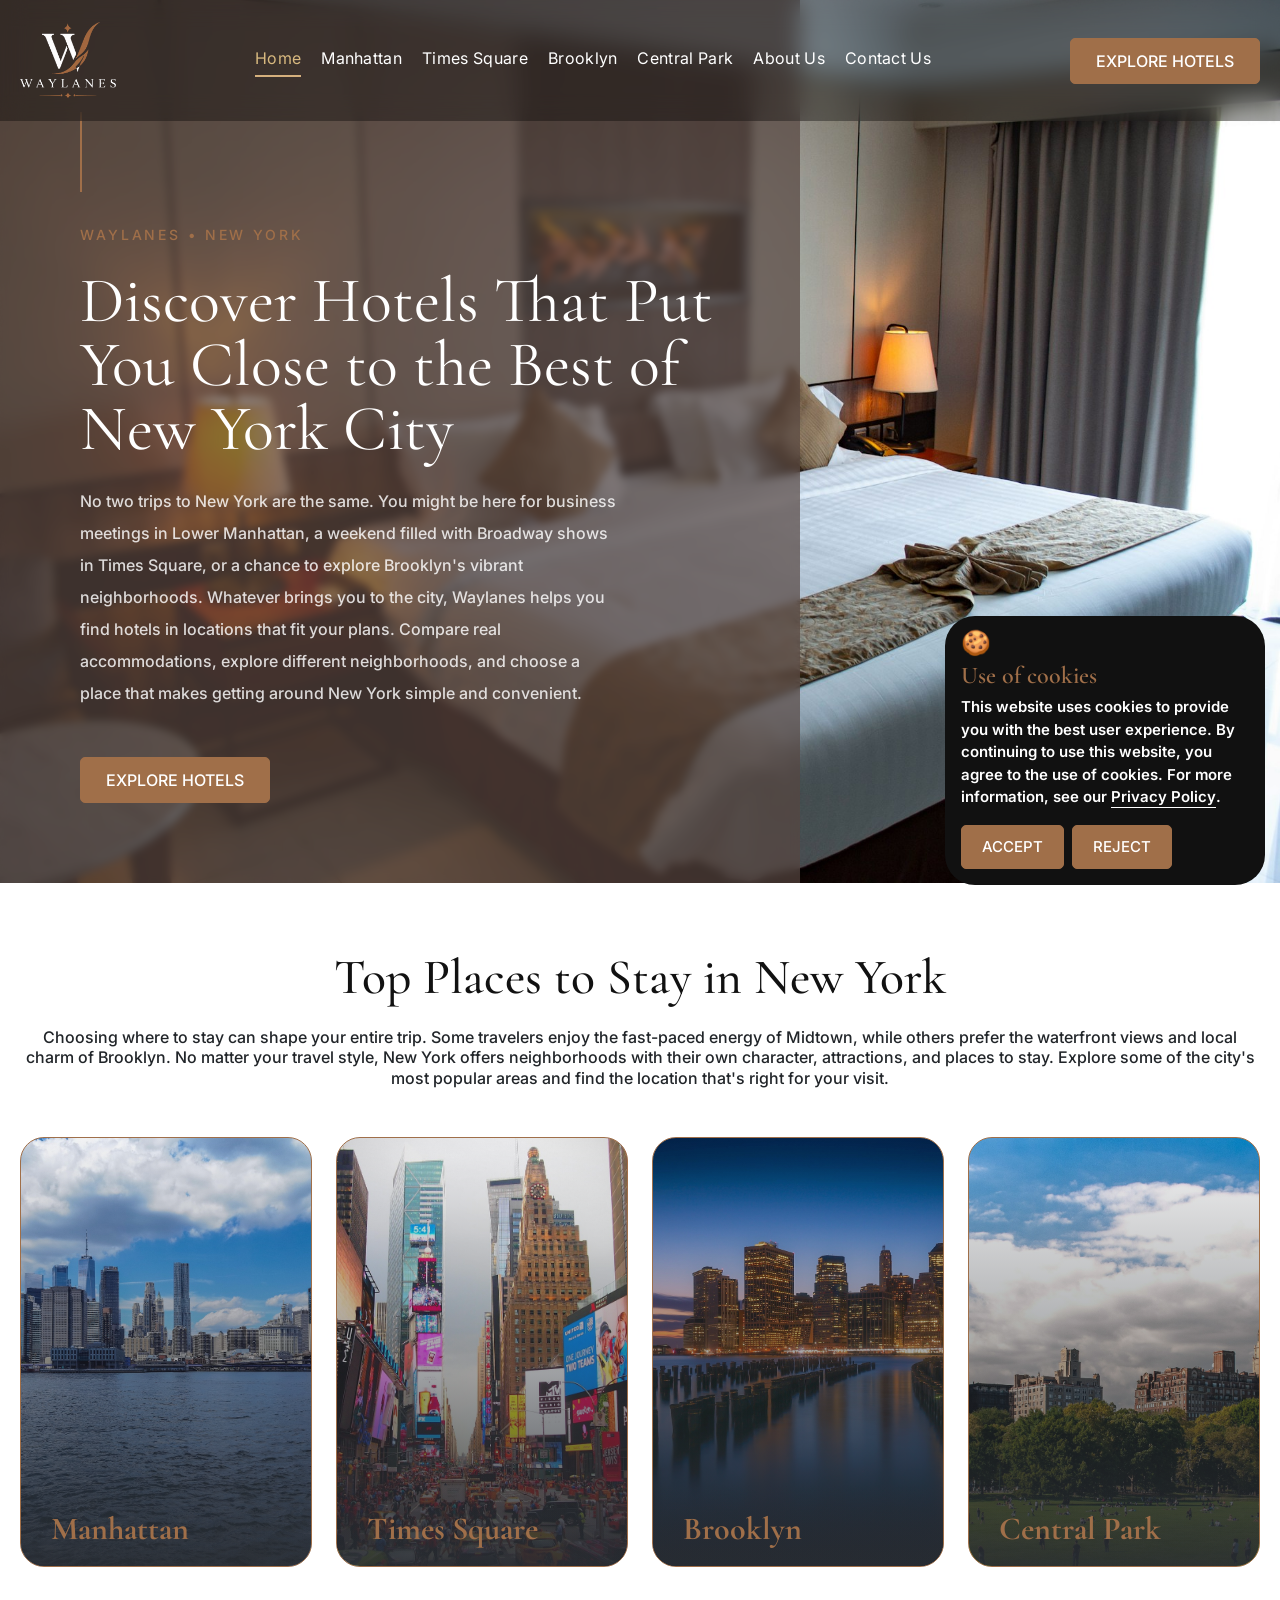
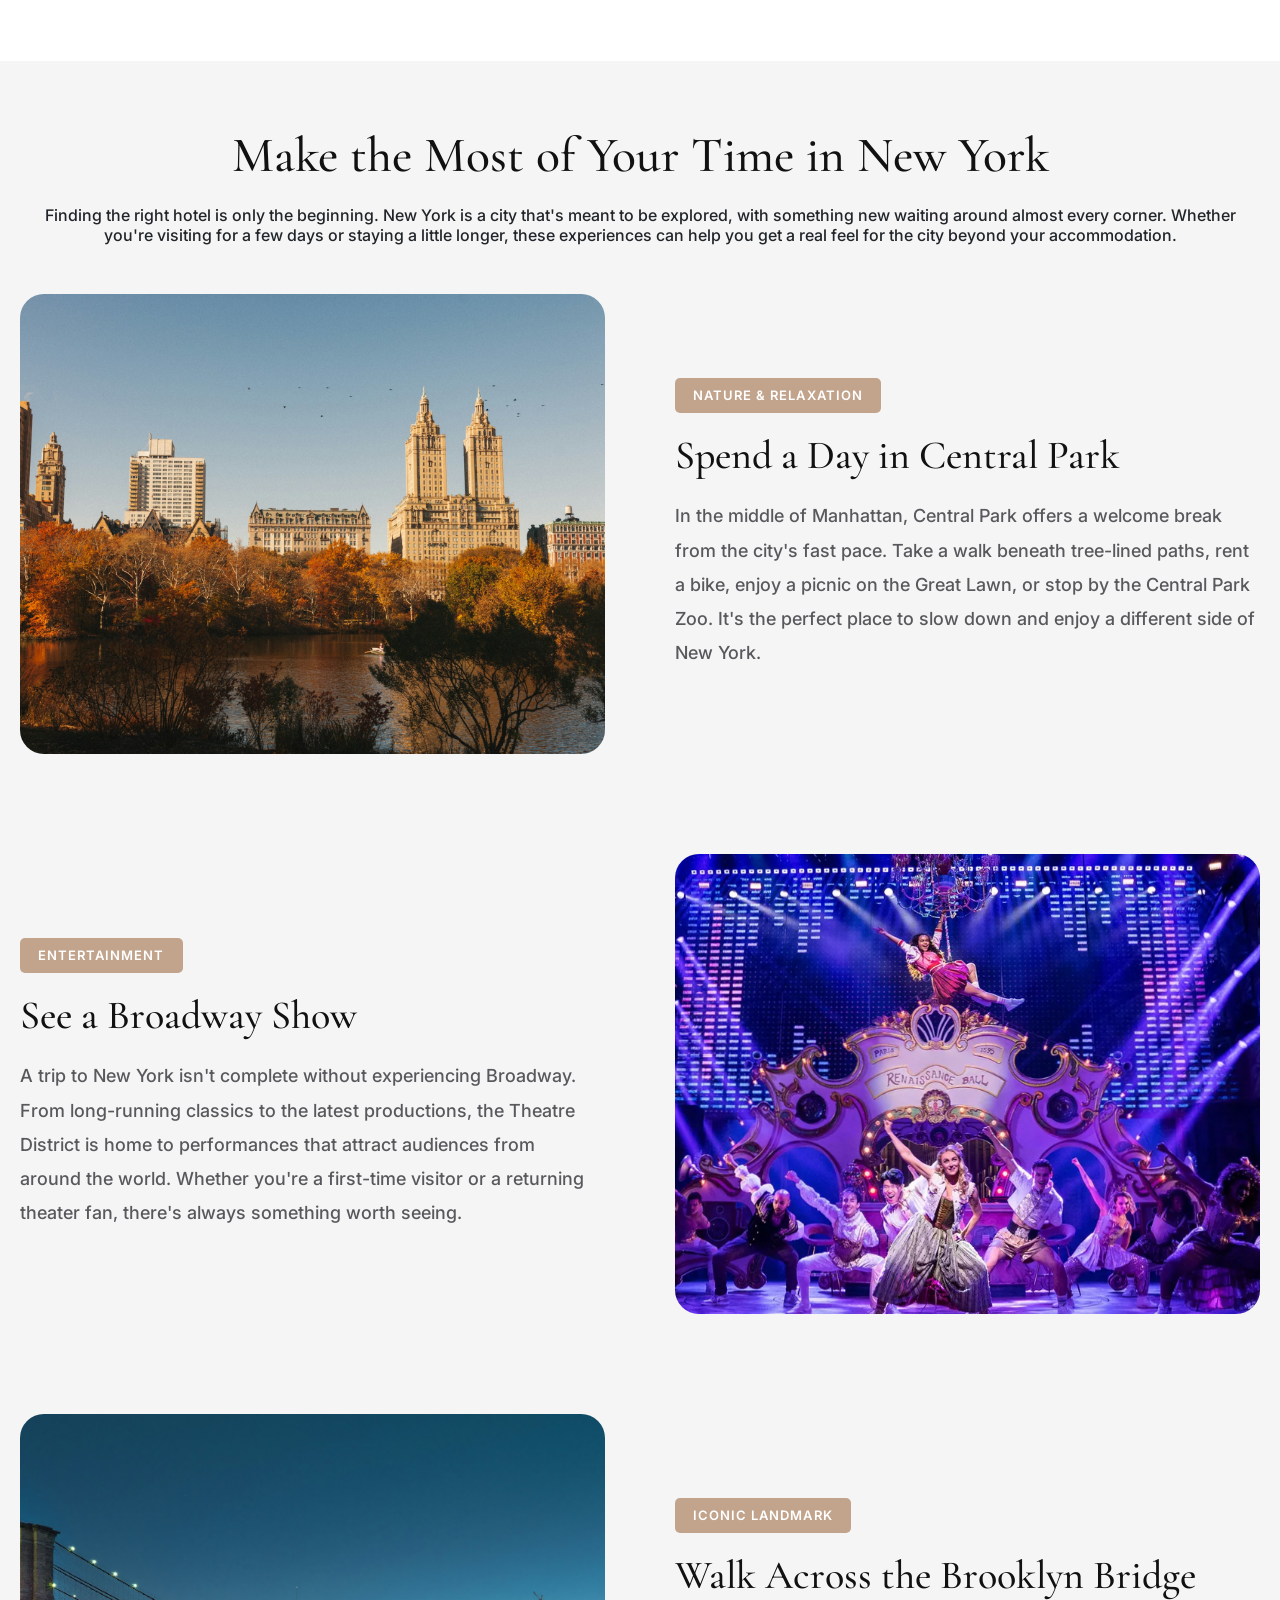
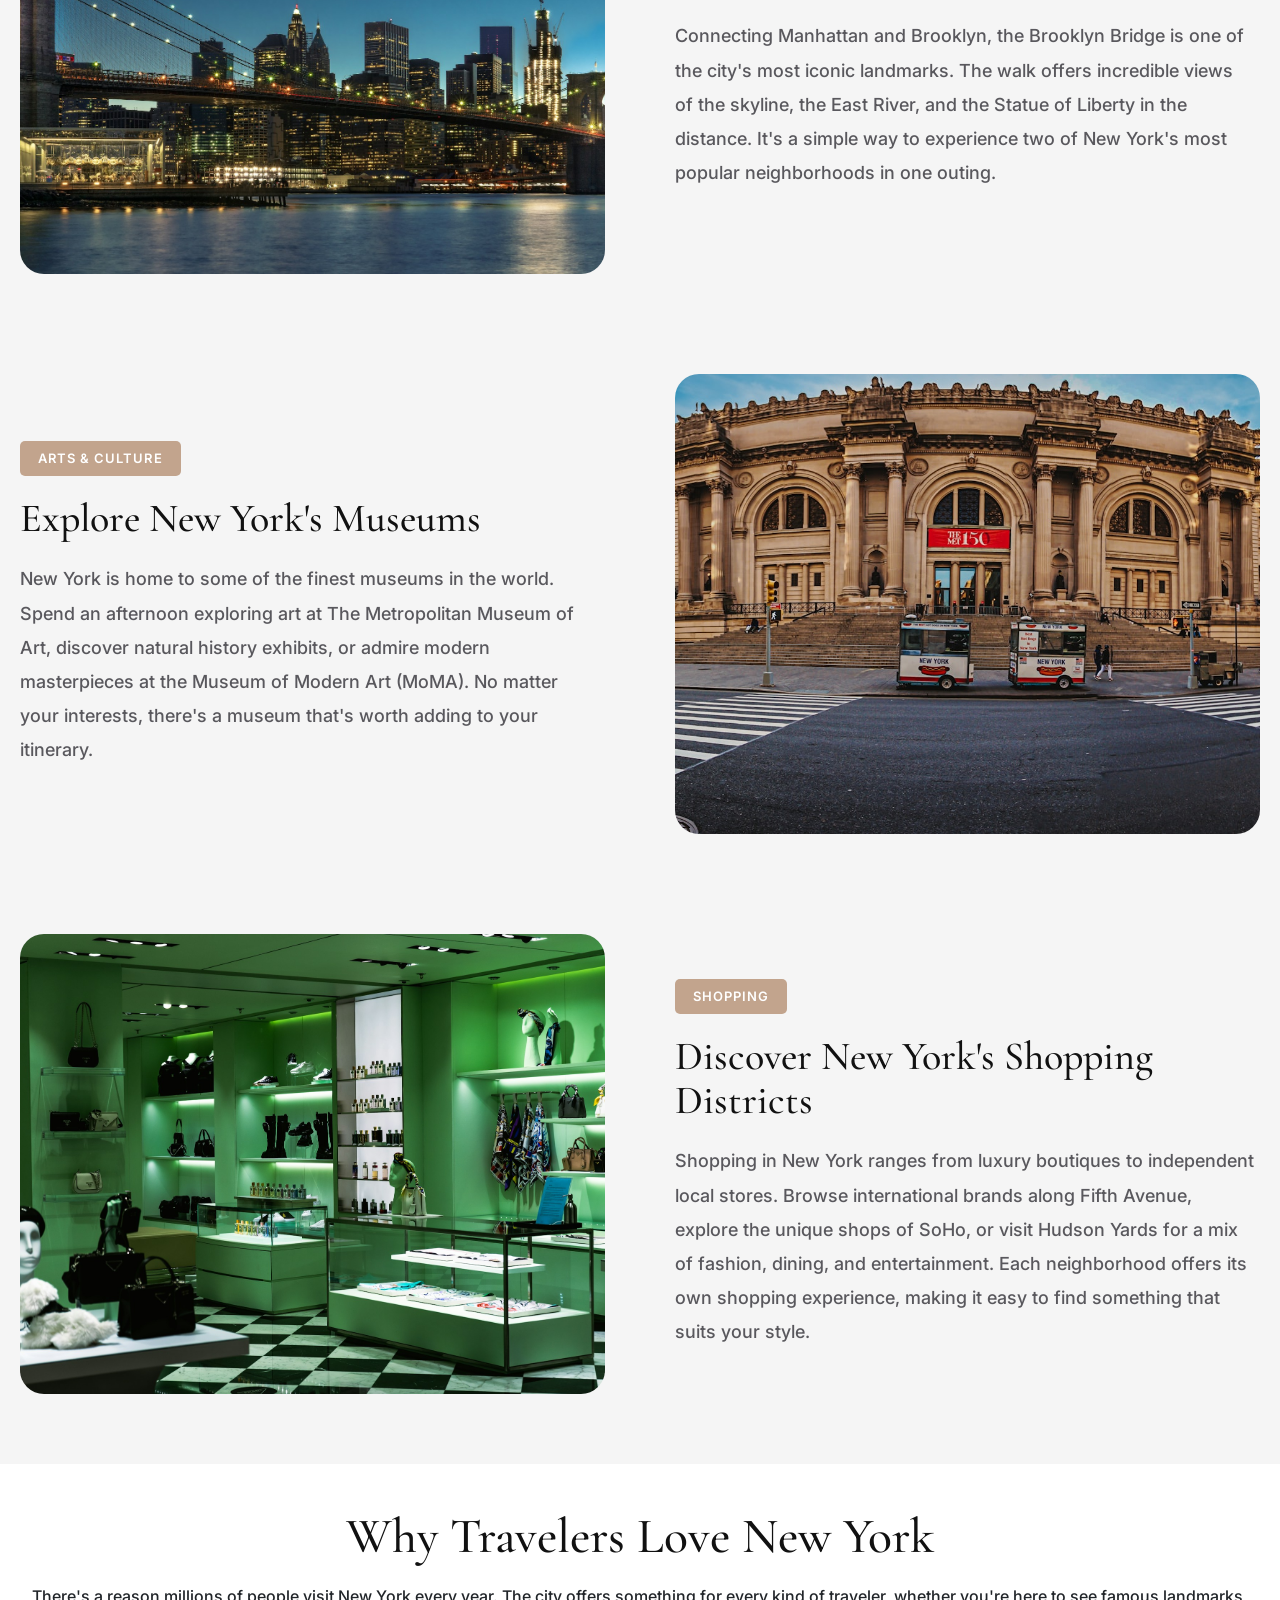
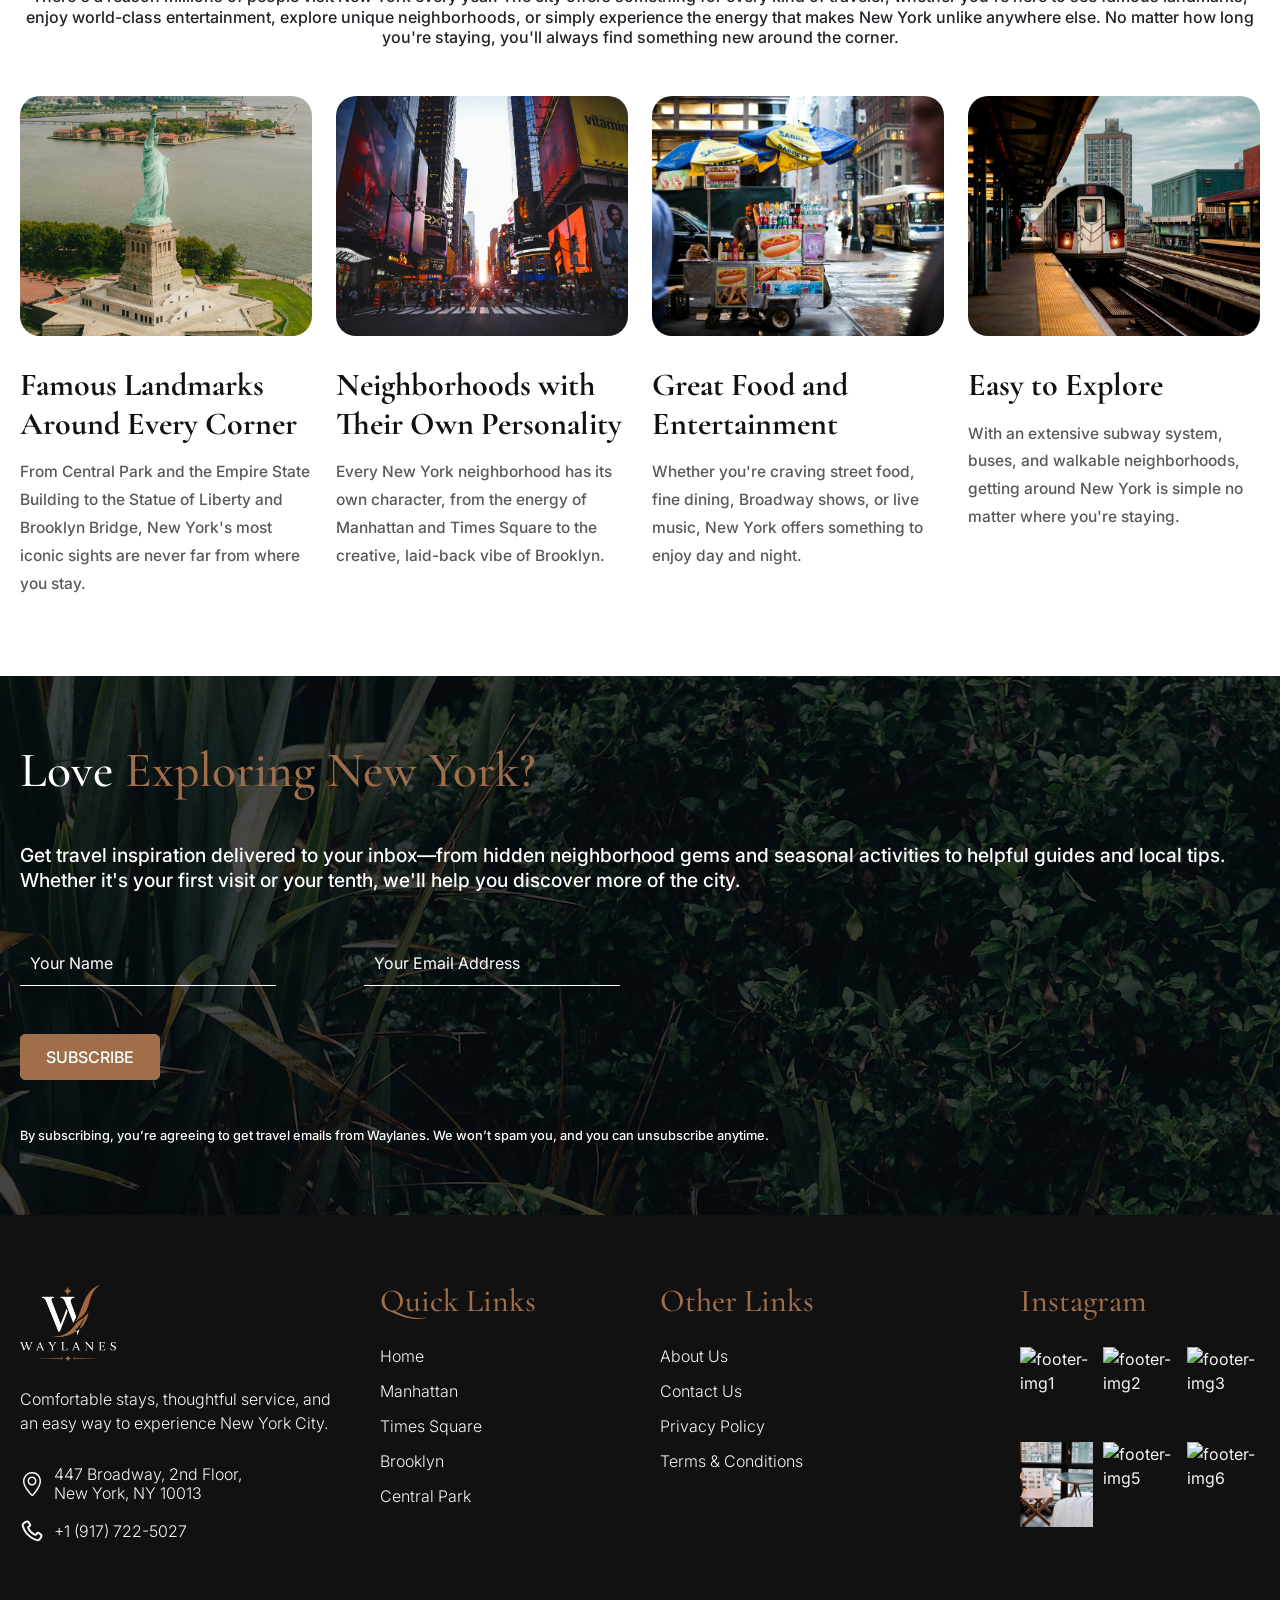
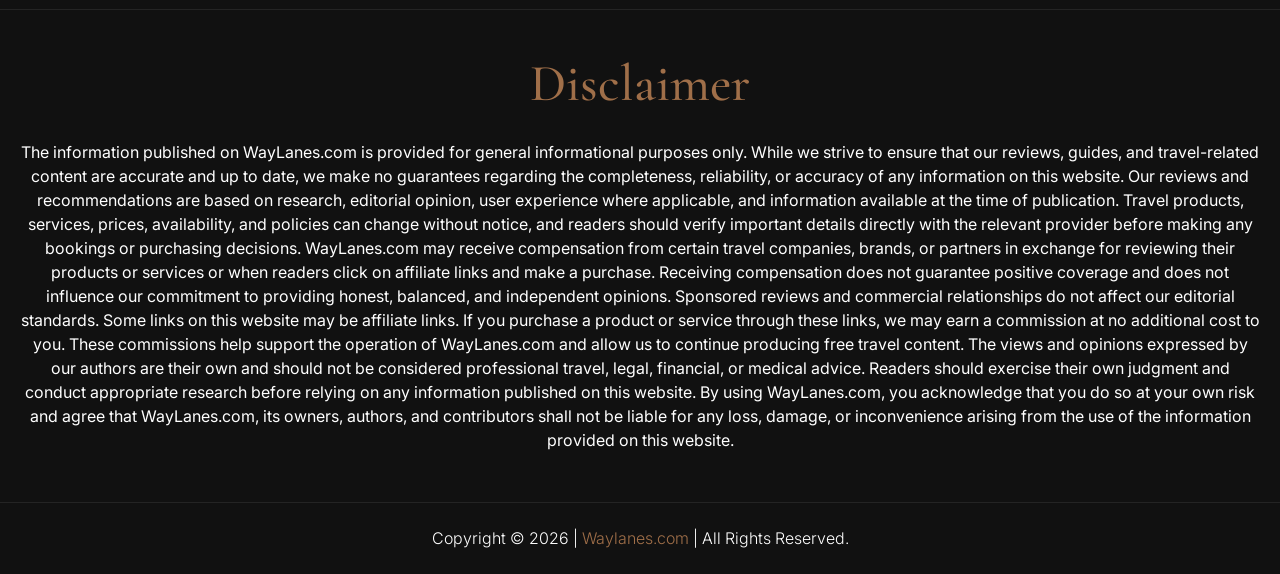
==== commit 602dacbb: "changes" ====
--- a/index.html
+++ b/index.html
@@ -588,7 +588,7 @@
         </div>
         <div class="footer-bottom">
             <div class="container">
-                <p>Copyright © 2026 |<a href="./" class="theme">Waylanes.com</a>  | All Rights Reserved.</p>
+                <p>Copyright © 2026 | <a href="./" class="theme"> Waylanes.com</a>  | All Rights Reserved.</p>
             </div>
         </div>
     </footer>
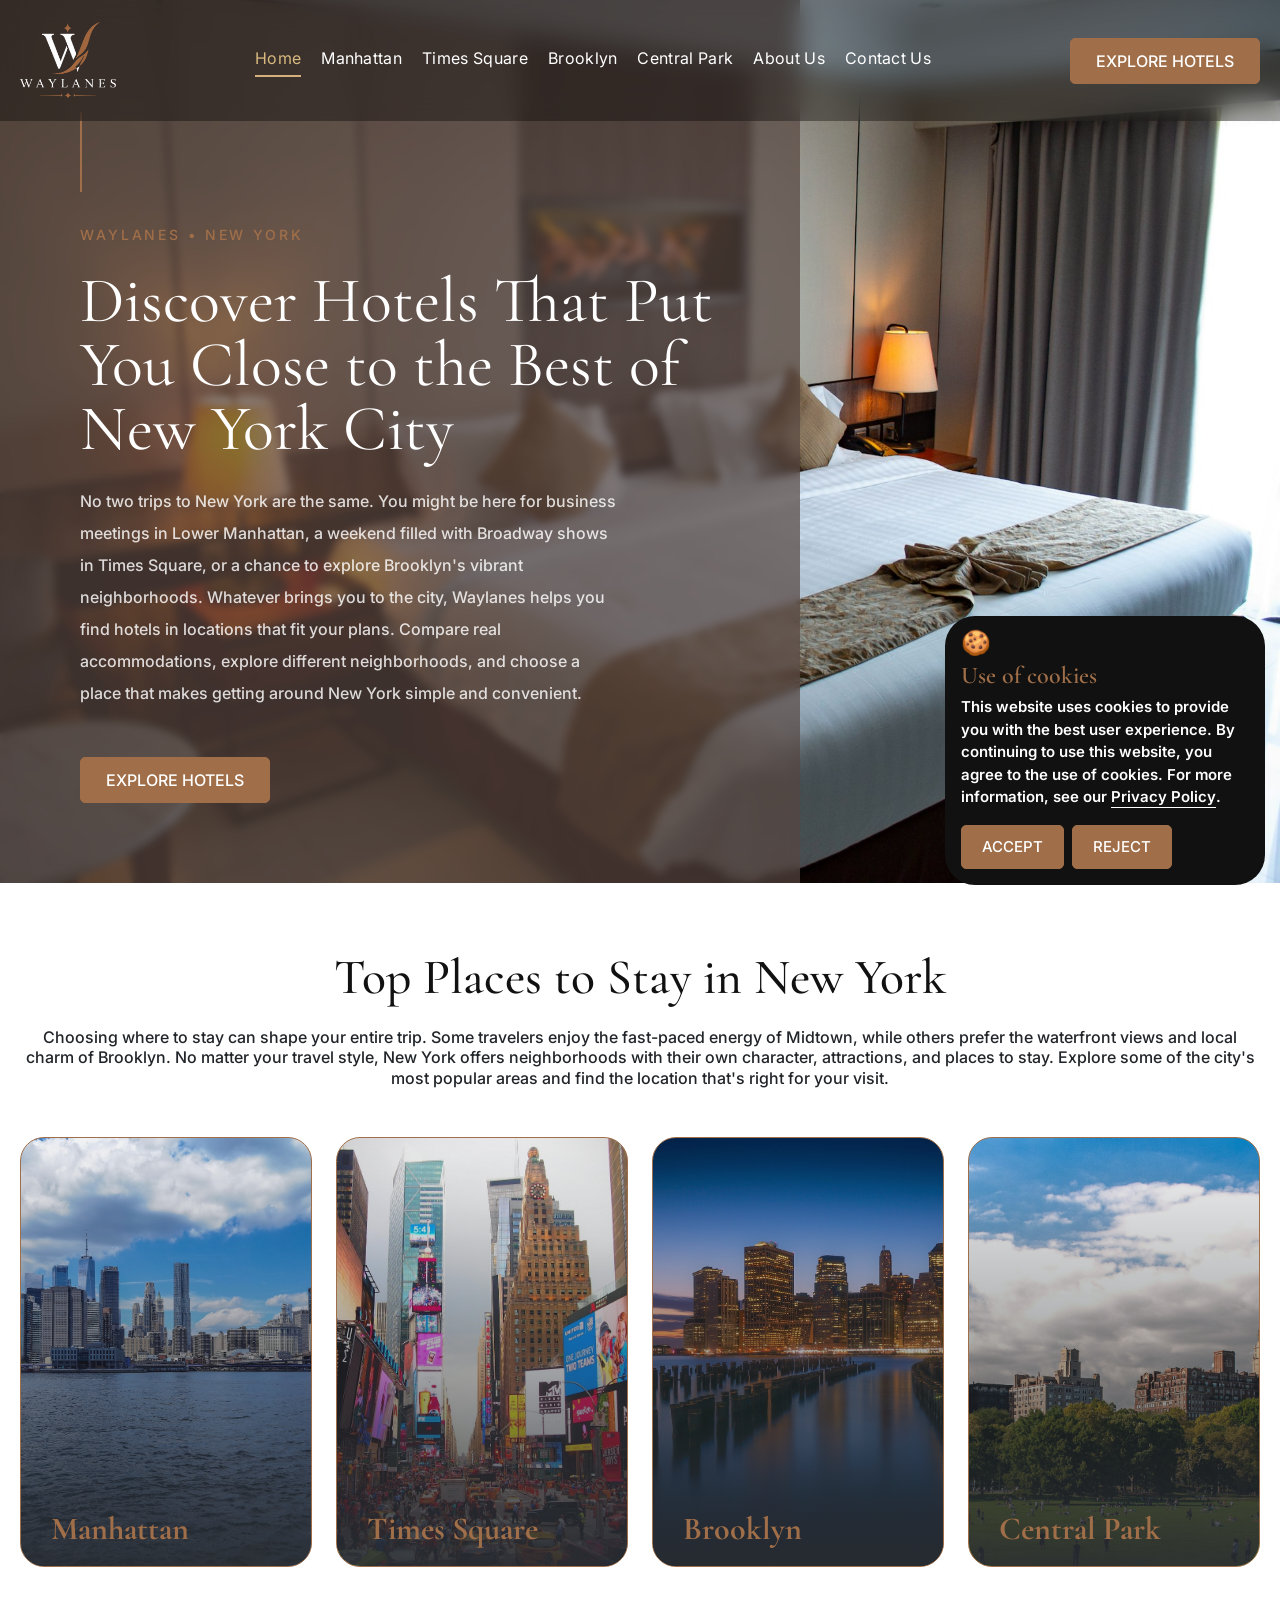
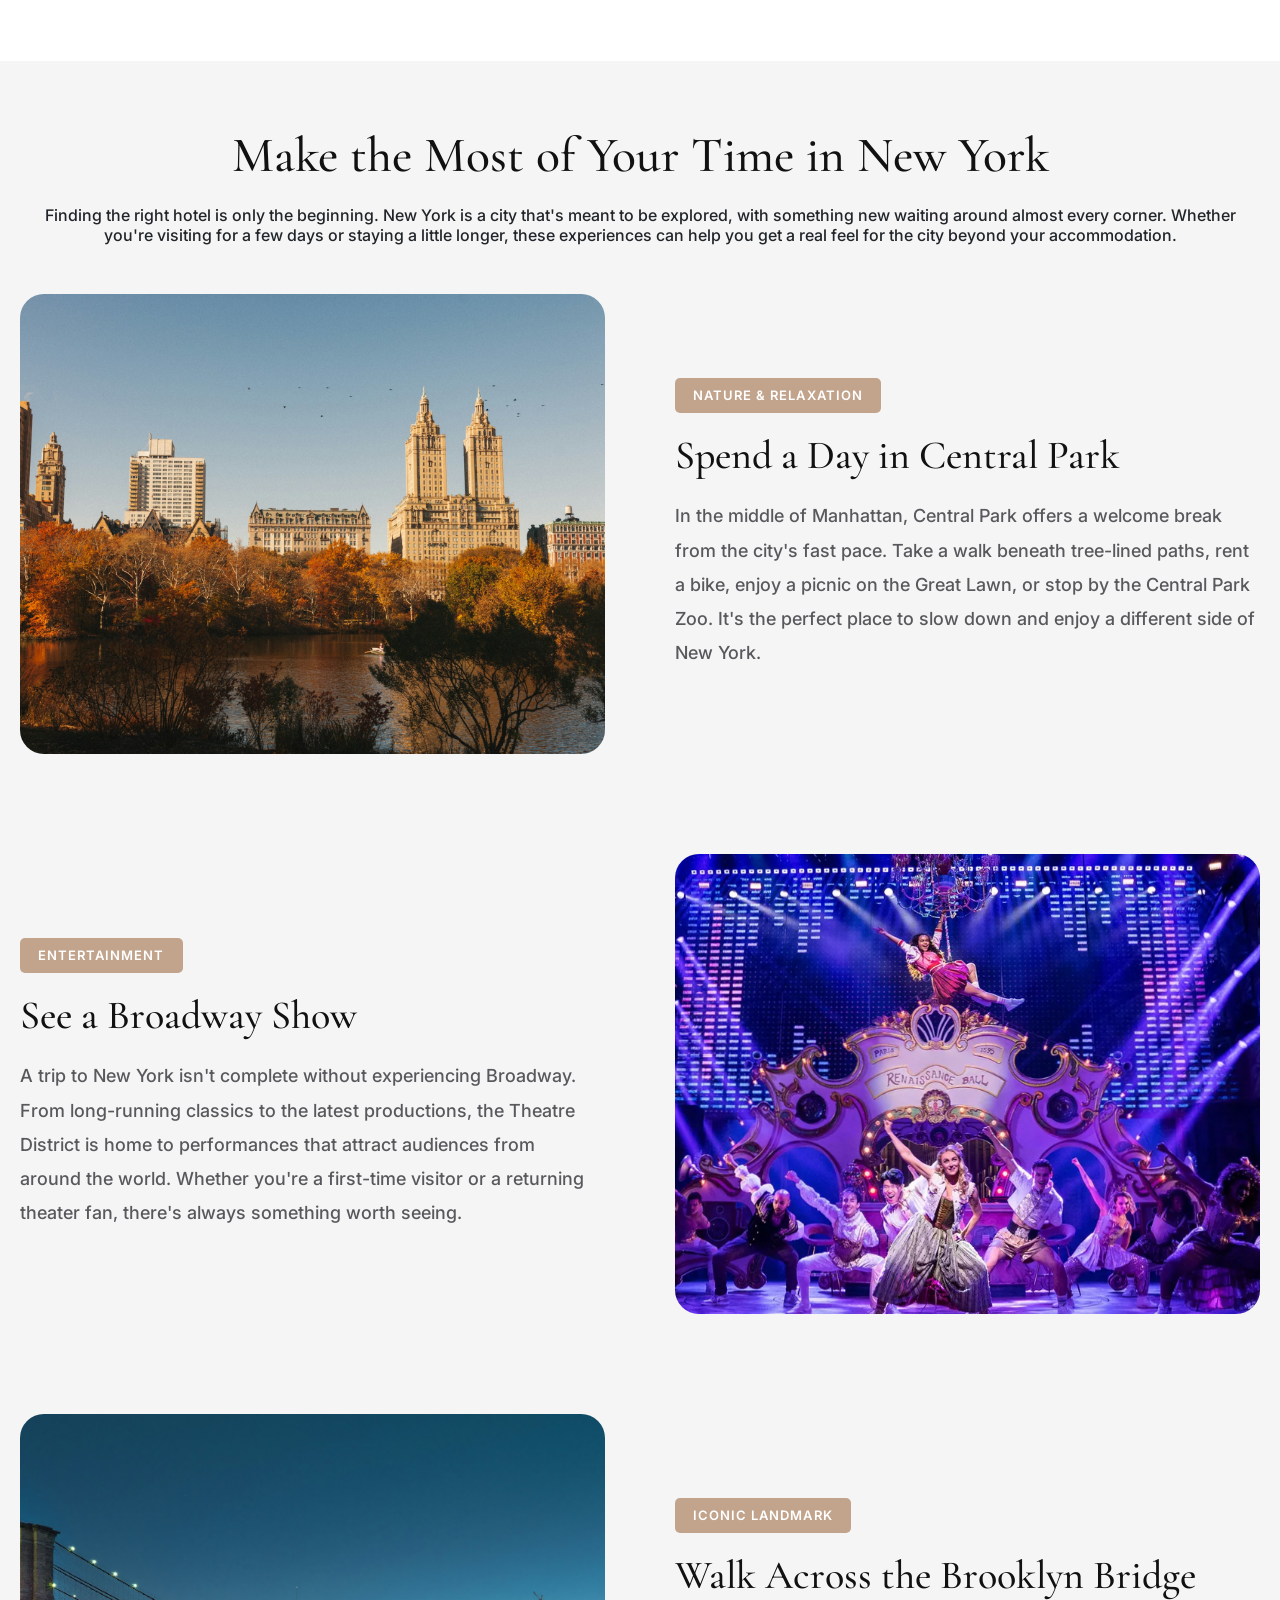
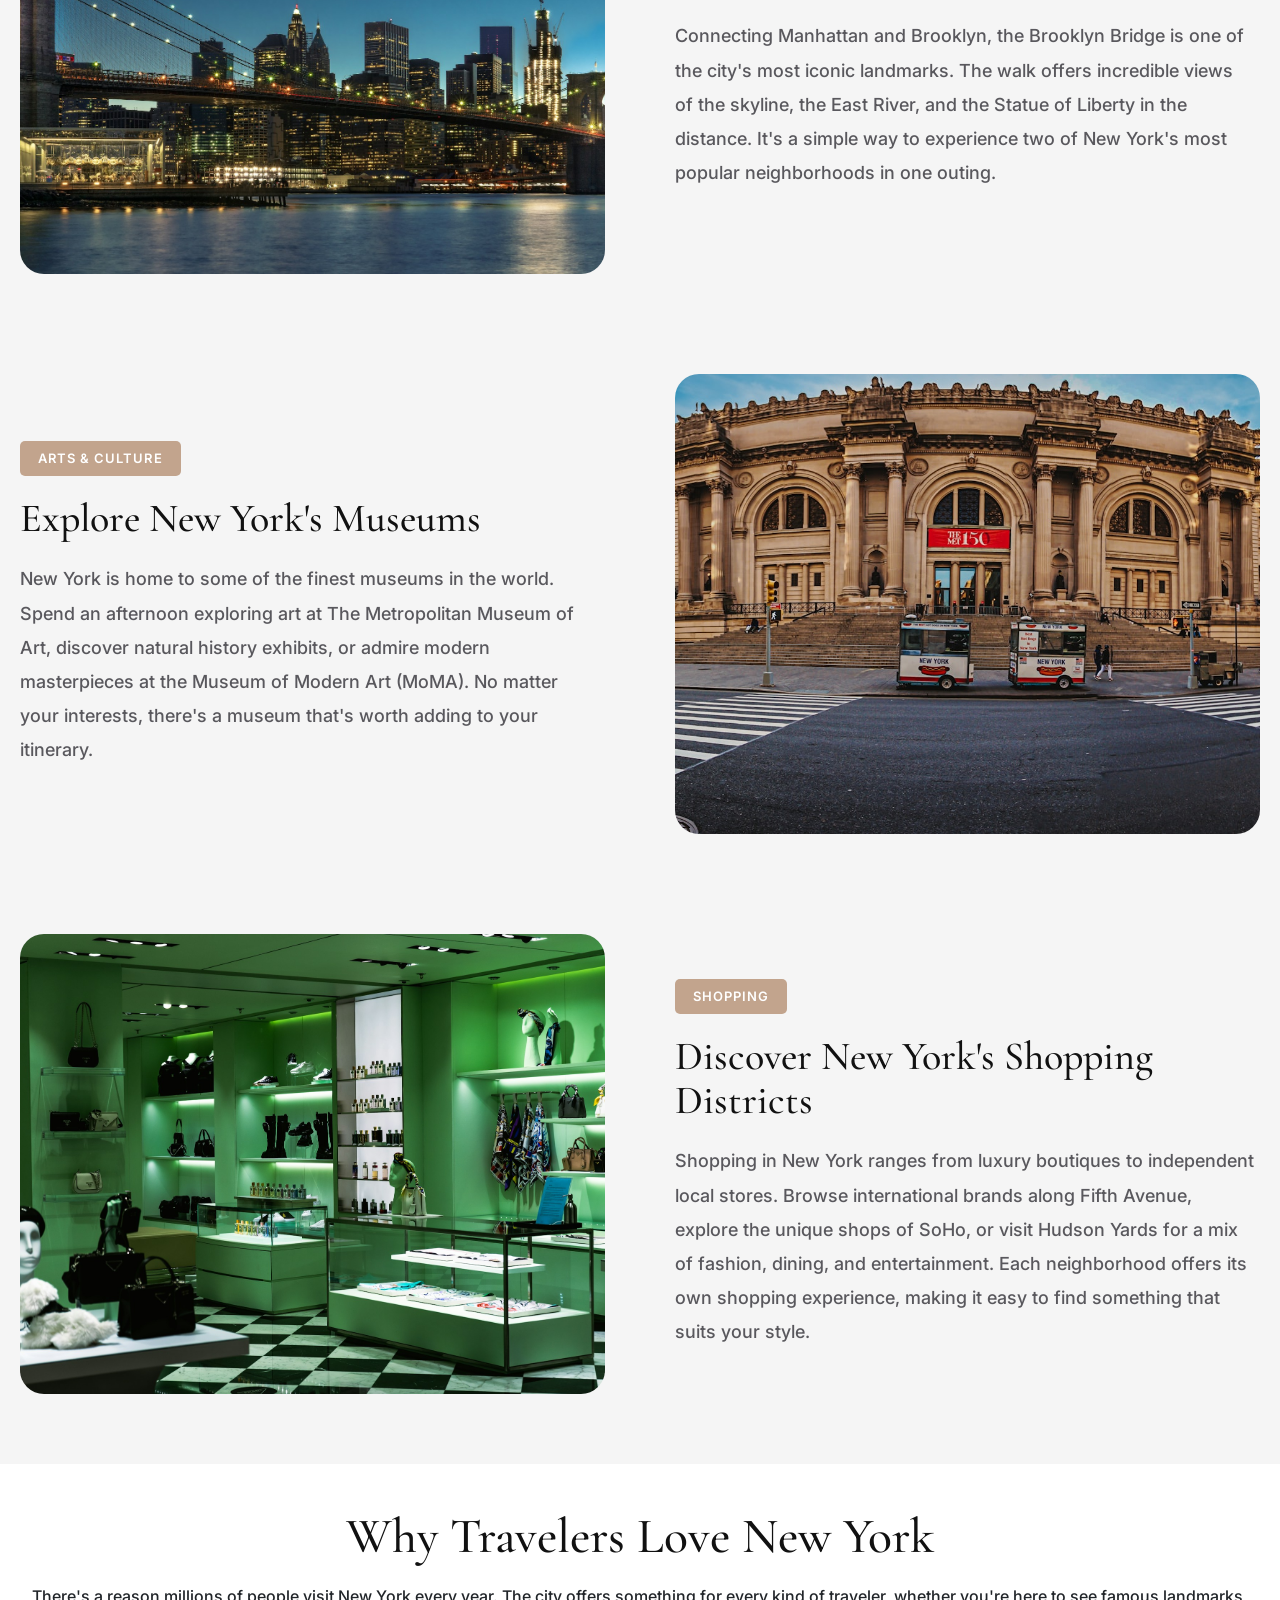
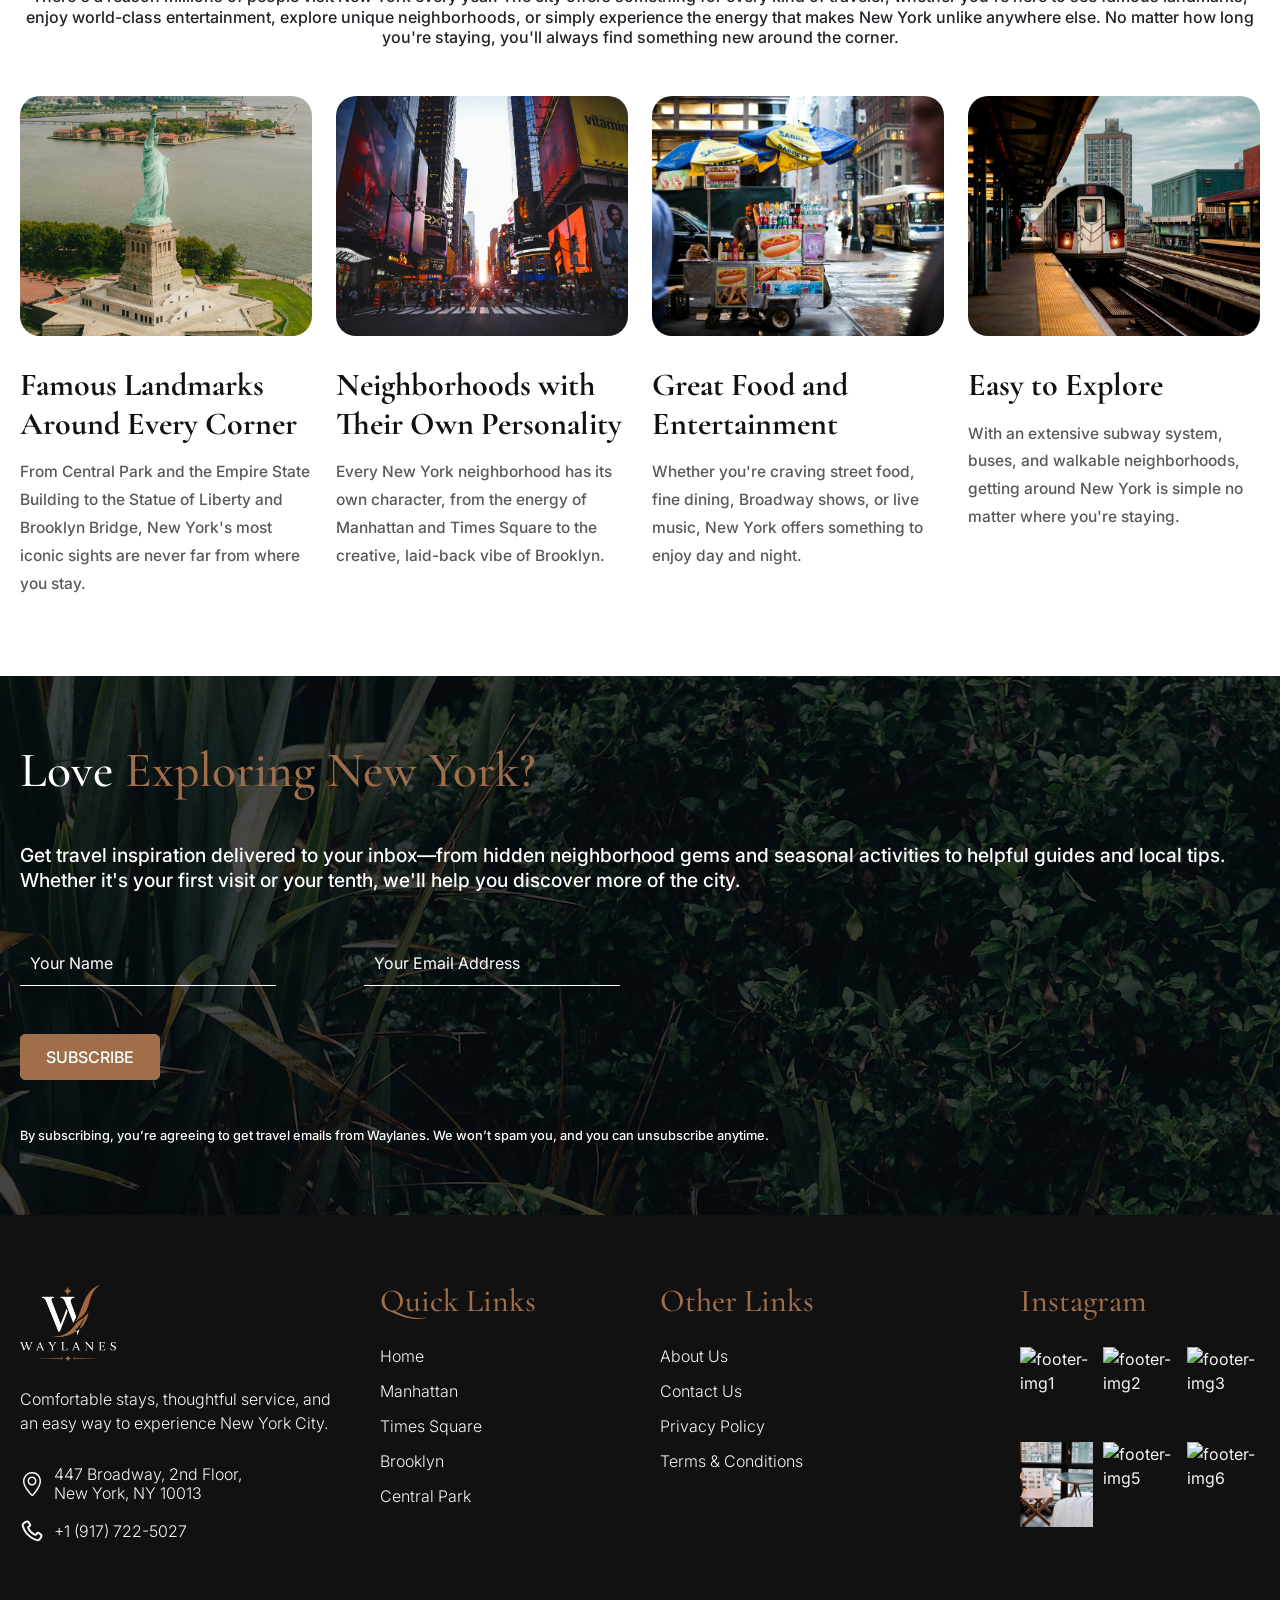
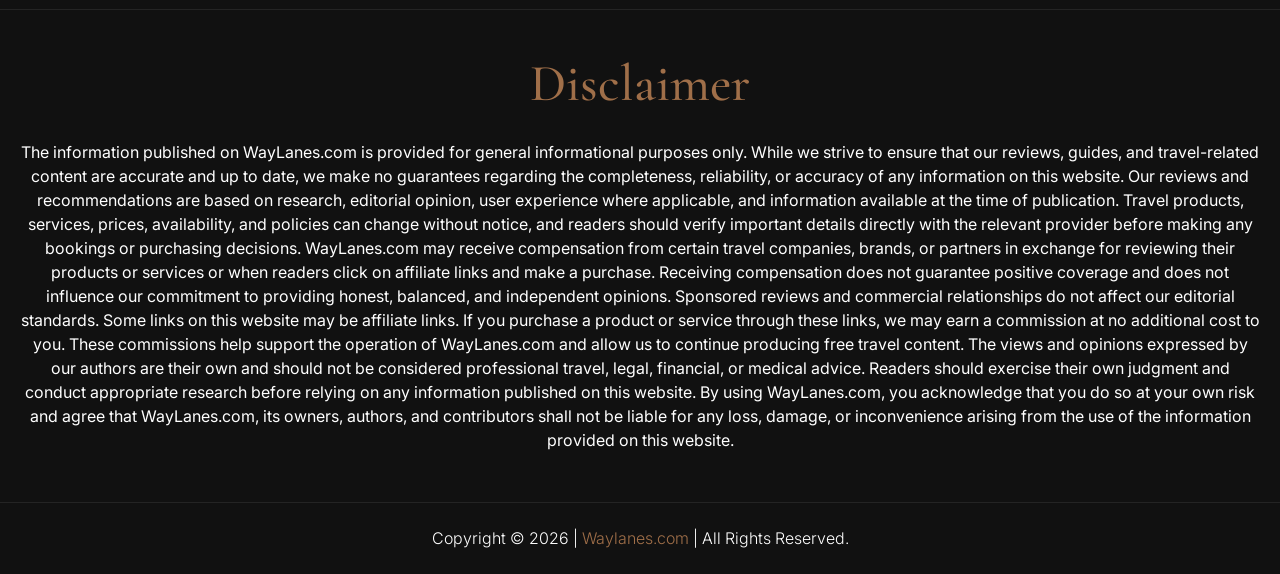
==== commit f9cda5fc: "fixes" ====
--- a/index.html
+++ b/index.html
@@ -1,10 +1,22 @@
+
 <!DOCTYPE html>
 <html lang="en">
-
 <head>
     <meta charset="UTF-8">
     <meta name="viewport" content="width=device-width, initial-scale=1.0">
     <meta name="robots" content="index, follow">
+    <meta name="description" content="Compare hotels across Manhattan, Times Square, Brooklyn, and Central Park. Honest, neighborhood-by-neighborhood guides to help you pick where to stay in New York.">
+    <link rel="canonical" href="https://waylanes.com/">
+    <meta property="og:type" content="website">
+    <meta property="og:site_name" content="Waylanes">
+    <meta property="og:title" content="Waylanes | Where to Stay in New York, by Neighborhood">
+    <meta property="og:description" content="Compare hotels across Manhattan, Times Square, Brooklyn, and Central Park. Honest, neighborhood-by-neighborhood guides to help you pick where to stay in New York.">
+    <meta property="og:url" content="https://waylanes.com/">
+    <meta property="og:image" content="https://waylanes.com/assets/images/og_image.png">
+    <meta name="twitter:card" content="summary_large_image">
+    <meta name="twitter:title" content="Waylanes | Where to Stay in New York, by Neighborhood">
+    <meta name="twitter:description" content="Compare hotels across Manhattan, Times Square, Brooklyn, and Central Park. Honest, neighborhood-by-neighborhood guides to help you pick where to stay in New York.">
+    <meta name="twitter:image" content="https://waylanes.com/assets/images/og_image.png">
     <link rel="stylesheet" href="assets/css/bootstrap.css">
     <link rel="stylesheet" href="assets/css/slick.css">
     <link rel="stylesheet" href="assets/css/slick-theme.css">
@@ -12,7 +24,7 @@
     <link rel="stylesheet" href="assets/css/style.css">
     <link rel="stylesheet" href="assets/css/responsive.css">
     <link rel="shortcut icon" href="assets/images/favicon.ico" type="image/x-icon">
-    <title>Waylanes</title>
+    <title>Waylanes | Where to Stay in New York, by Neighborhood</title>
 </head>
 
 <body>
@@ -103,7 +115,7 @@
                             style="background-image:url(assets/images/manhattan_banner.jpg);">
                             <div class="home_category_overlay">
                                 <div class="home_category_content">
-                                    <h4>Manhattan</h4>
+                                    <h3>Manhattan</h3>
                                     <p>
                                         At the center of New York City, Manhattan puts you close to iconic attractions,
                                         world-class shopping, and vibrant neighborhoods. Whether you're visiting for
@@ -128,9 +140,9 @@
 
                                 <div class="home_category_content">
 
-                                    <h4>
+                                    <h3>
                                         Times Square
-                                    </h4>
+                                    </h3>
 
                                     <p>
                                         Stay in the middle of New York's bright lights, Broadway shows, restaurants, and
@@ -158,9 +170,9 @@
 
                                 <div class="home_category_content">
 
-                                    <h4>
+                                    <h3>
                                         Brooklyn
-                                    </h4>
+                                    </h3>
 
                                     <p>
                                         Brooklyn offers a more laid-back side of New York with waterfront views, local
@@ -187,9 +199,9 @@
 
                                 <div class="home_category_content">
 
-                                    <h4>
+                                    <h3>
                                         Central Park
-                                    </h4>
+                                    </h3>
 
                                     <p>
                                         Stay near Central Park for a quieter New York experience with green spaces,
@@ -515,7 +527,7 @@
                 </div>
 
                 <div class="footer-col">
-                    <h4>Quick Links</h4>
+                    <h3>Quick Links</h3>
                     <ul>
                         <li><a href="./">Home</a></li>
                         <li><a href="./manhattan">Manhattan</a></li>
@@ -526,7 +538,7 @@
                 </div>
 
                 <div class="footer-col">
-                    <h4>Other Links</h4>
+                    <h3>Other Links</h3>
                     <ul>
                         <li><a href="about-us">About Us</a></li>
                         <li><a href="contact-us">Contact Us</a></li>
@@ -536,7 +548,7 @@
                 </div>
 
                 <div class="footer-col">
-                    <h4>Instagram</h4>
+                    <h3>Instagram</h3>
                     <div class="footer-gallery"> <img src="assets/images/footer-img1.jpg" alt="footer-img1"> <img
                             src="assets/images/footer-img2.jpg" alt="footer-img2"> <img
                             src="assets/images/footer-img3.jpg" alt="footer-img3"> <img
@@ -598,8 +610,8 @@
     <!-- Cookies Start -->
     <div class="card cookie-alert">
         <div class="card-body">
-            <h4 class="card-title theme">&#x1F36A;</h4>
-            <h5 class="card-title">Use of cookies</h5>
+            <h3 class="card-title theme">&#x1F36A;</h3>
+            <h4 class="card-title">Use of cookies</h4>
 
             <p class="card-text">
                 This website uses cookies to provide you with the best user experience.
@@ -690,41 +702,7 @@
 
                 window.analyticsLoaded = true;
 
-                /* ------------------------------
-                   GOOGLE ANALYTICS (GA4)
-                -------------------------------- */
-
-                /* GA: replace G-XXXXXXXXXX with your real tracking ID to enable analytics */
-
-                /* ------------------------------
-                   FACEBOOK PIXEL
-                   Load here only if used
-                -------------------------------- */
-
-                /*
-                !function(f,b,e,v,n,t,s){
-                    if(f.fbq)return;
-                    n=f.fbq=function(){
-                        n.callMethod ?
-                        n.callMethod.apply(n,arguments) :
-                        n.queue.push(arguments);
-                    };
-                    if(!f._fbq)f._fbq=n;
-                    n.push=n;
-                    n.loaded=!0;
-                    n.version='2.0';
-                    n.queue=[];
-                    t=b.createElement(e);
-                    t.async=!0;
-                    t.src=v;
-                    s=b.getElementsByTagName(e)[0];
-                    s.parentNode.insertBefore(t,s);
-                }(window, document, 'script',
-                'https://connect.facebook.net/en_US/fbevents.js');
-        
-                fbq('init', 'YOUR_PIXEL_ID');
-                fbq('track', 'PageView');
-                */
+
             }
 
         })();
--- a/assets/css/style.css
+++ b/assets/css/style.css
@@ -701,7 +701,7 @@
 }
 
 
-.home_category_content h4 {
+.home_category_content h3 {
     margin: 0;
     color: var(--heading_light);
     font-family: var(--font-heading);
@@ -890,13 +890,14 @@
     max-width: 47.5rem;
     text-align: center;
     color: var(--white);
+    margin: 0 auto;
 }
 
 .hero-badge {
     display: inline-block;
     padding: 0.625rem 1.375rem;
     border: 0.0625rem solid rgba(225, 196, 153, .45);
-    color: var(--heading_light);
+    color: var(--white);
     background: rgba(255, 255, 255, .05);
     border-radius: 2.5rem;
     letter-spacing: 0.125rem;
@@ -1132,7 +1133,7 @@
 }
 
 .abt-story-section {
-    background: var(--bg_light);
+    background: var(--white);
 
 }
 
@@ -1187,17 +1188,6 @@
 
 }
 
-.abt-subtitle {
-    display: inline-block;
-    font-size: 14px;
-    font-weight: 600;
-    letter-spacing: 3px;
-    text-transform: uppercase;
-    color: var(--heading_light);
-    margin-bottom: 20px;
-
-}
-
 .abt-story-content h2 {
     font-size: 56px;
     line-height: 1.15;
@@ -1297,7 +1287,9 @@
     font-weight: 600;
     margin-bottom: 15px;
 }
-
+.mainhotel-bnr .abt-subtitle {
+    color: var(--white);
+}
 .sec-head {
     font-size: clamp(34px, calc(1.5rem + 2vw), 56px);
 }
@@ -1419,7 +1411,7 @@
 }
 
 p.maintext {
-    font-size: 17px;
+    font-size: 1.125rem;
     line-height: 25px;
     margin-bottom: 20px;
     font-weight: 400;
@@ -1538,7 +1530,7 @@
 }
 
 .hotelsec-card {
-    background: var(--bg_light);
+    background: var(--white);
 }
 
 .hotelsec-card .container {
@@ -1590,7 +1582,7 @@
     font-weight: 500;
     transition: .45s;
     padding: 15px 30px;
-    max-width: 150px;
+    max-width: 230px;
 }
 
 .hotelsec-card .container {
@@ -1619,7 +1611,7 @@
 
 .hotel-card h3 {
     margin-top: 22px;
-    font-size: 26px;
+    font-size: 1.5rem;
     font-weight: 600;
     line-height: 29px;
     color: var(--heading_dark);
@@ -1682,7 +1674,7 @@
     font-size: 1rem;
 }
 
-.footer h4 {
+.footer h3 {
     font-size: 2rem;
     font-weight: 500;
     margin-bottom: 30px;
@@ -1915,14 +1907,15 @@
     font-size: clamp(35px, 5vw, 65px);
     line-height: 1.1;
     margin-bottom: 20px;
-    color: var(--heading_light);
+    color: var(--white);
+    font-weight: 500;
 }
 
 .inner-bnr p {
     font-size: 18px;
     color: var(--bg_light);
     max-width: 620px;
-    margin: 0;
+    margin: 0 auto;
 }
 
 
@@ -2012,7 +2005,17 @@
     height: 550px;
     border: 0;
 }
-
+.success-message {
+    display: none;
+    margin-top: 20px;
+    padding: 15px;
+    border-radius: 6px;
+    background: #e8f8ee;
+    color: #198754;
+    border: 1px solid #b7e4c7;
+    font-weight: 500;
+    text-align: center;
+}
 /* Contact Css End */
 
 
@@ -2033,14 +2036,14 @@
     font-size: 1rem;
     font-weight: 400;
     line-height: 1.75rem;
-    color: var(--button);
+    color: var(--para);
     margin-bottom: 0.5rem;
 }
 
 .last-update-content h4,
 .last-update-content h3,
 .last-update-content h2 {
-    color: var(--heading_dark);
+    color: var(--heading_light);
     font-size: 2.5rem;
     font-weight: 500;
     margin-bottom: .5rem;
@@ -2051,7 +2054,7 @@
     font-size: 1rem;
     font-weight: 400;
     line-height: 1.75rem;
-    color: var(--button);
+    color: var(--para);
     position: relative;
     padding-bottom: 0.625rem;
     padding-left: 1.25rem;
@@ -2099,10 +2102,7 @@
 .mainhotel-bnr-overlay {
     position: absolute;
     inset: 0;
-    background: linear-gradient(90deg,
-            rgba(0, 0, 0, .75) 0%,
-            rgba(0, 0, 0, .45) 50%,
-            rgba(0, 0, 0, .25) 100%);
+    background: rgba(0 0 0/60%);
 }
 
 .mainhotel-bnr .container {
--- a/assets/css/responsive.css
+++ b/assets/css/responsive.css
@@ -197,7 +197,9 @@
         bottom: 20px;
 
     }
-
+    .hotel-btn {
+        max-width: 90%;
+    }
     .home_activity_item,
     .home_activity_reverse {
         flex-direction: column;
@@ -363,7 +365,9 @@
 
         padding: 3rem 1.5rem;
     }
-
+    p.maintext {
+        font-size: 1rem;
+     }
 
     .hero_banner_subtitle {
         font-size: 1.35rem;
@@ -416,10 +420,6 @@
         height: 400px;
     }
 
-    .hotel-card h3 {
-        font-size: 28px;
-    }
-
     .why_us_sec {
         padding: 60px 0;
     }
@@ -461,7 +461,7 @@
         font-size: 40px;
     }
 
-    .footer h4 {
+    .footer h3 {
         margin-bottom: 20px;
     }
 
@@ -551,9 +551,12 @@
     .mainhotel-bnr .theme-btn {
         padding: 14px 30px;
     }
+
 }
 
-@media screen and (max-width:575px) {}
+@media screen and (max-width:575px) {
+
+}
 
 @media screen and (min-width:575px) {
     span.book_btn_desktop {
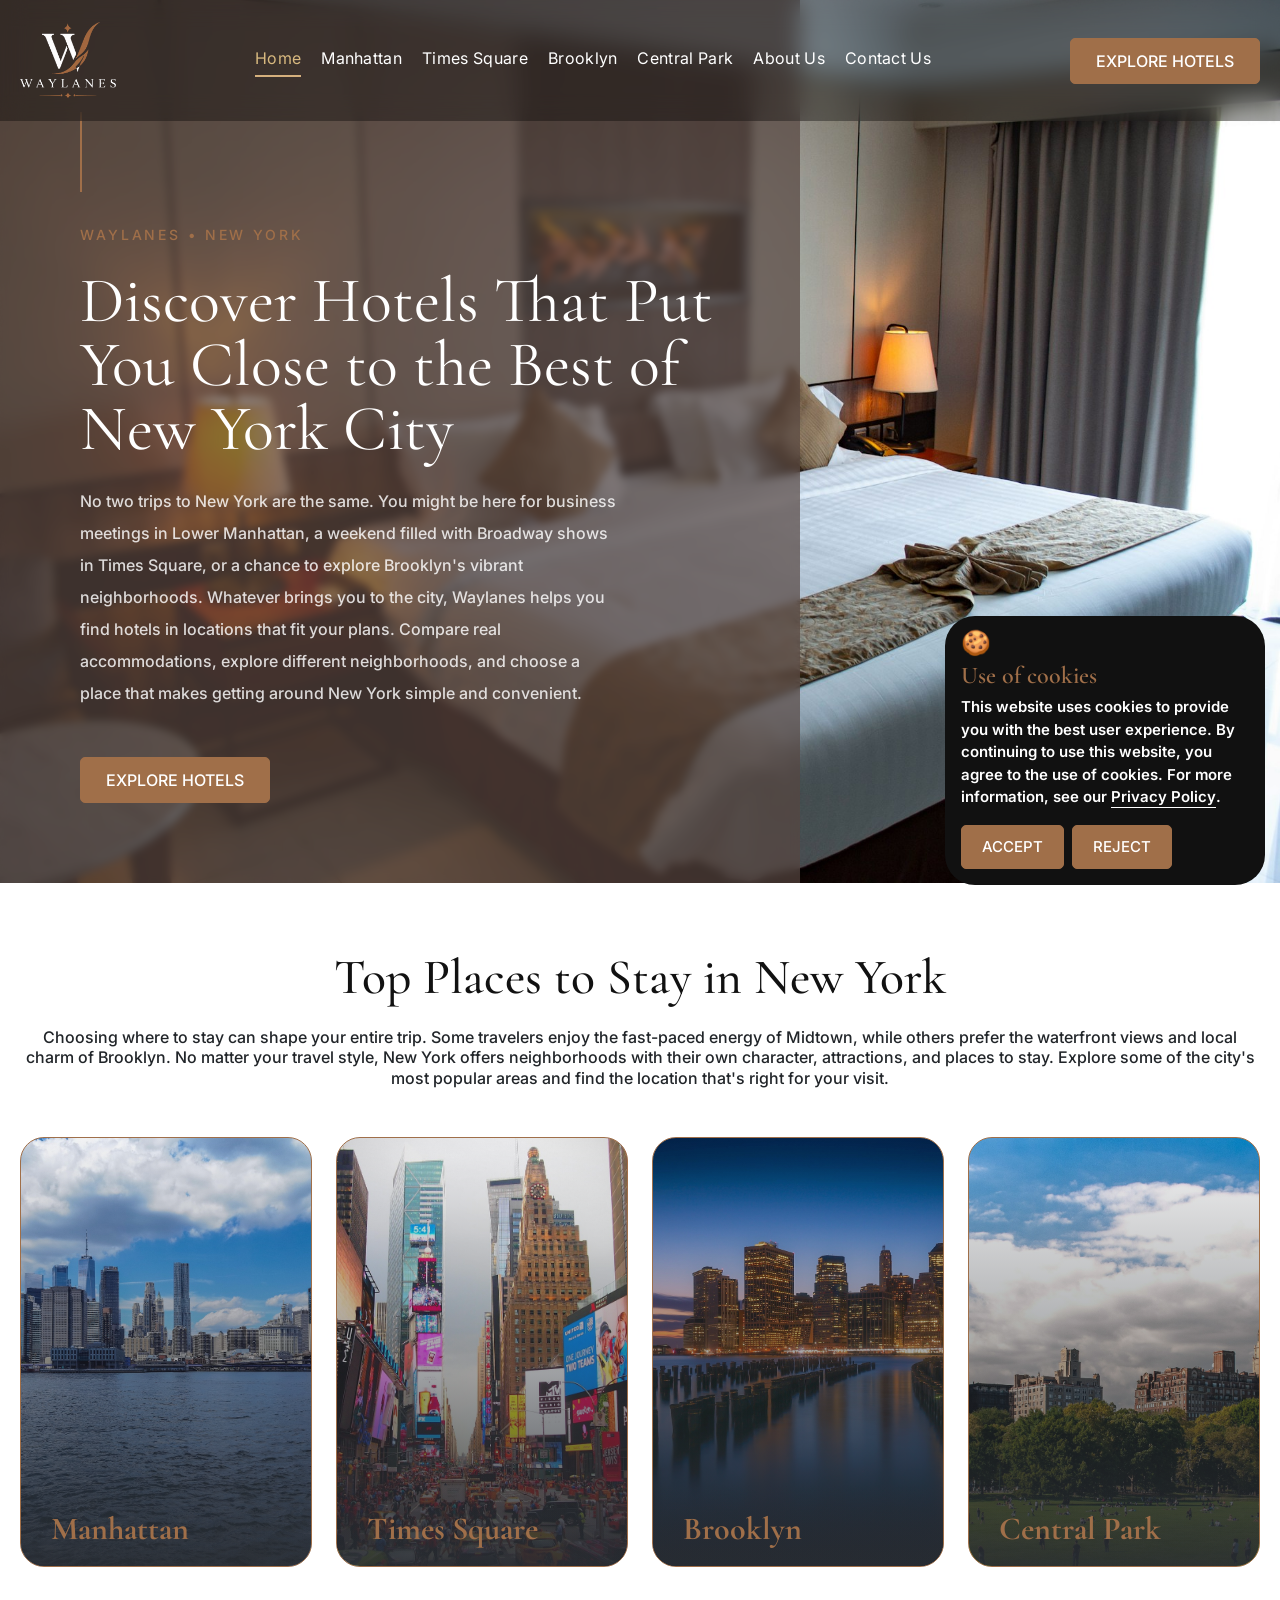
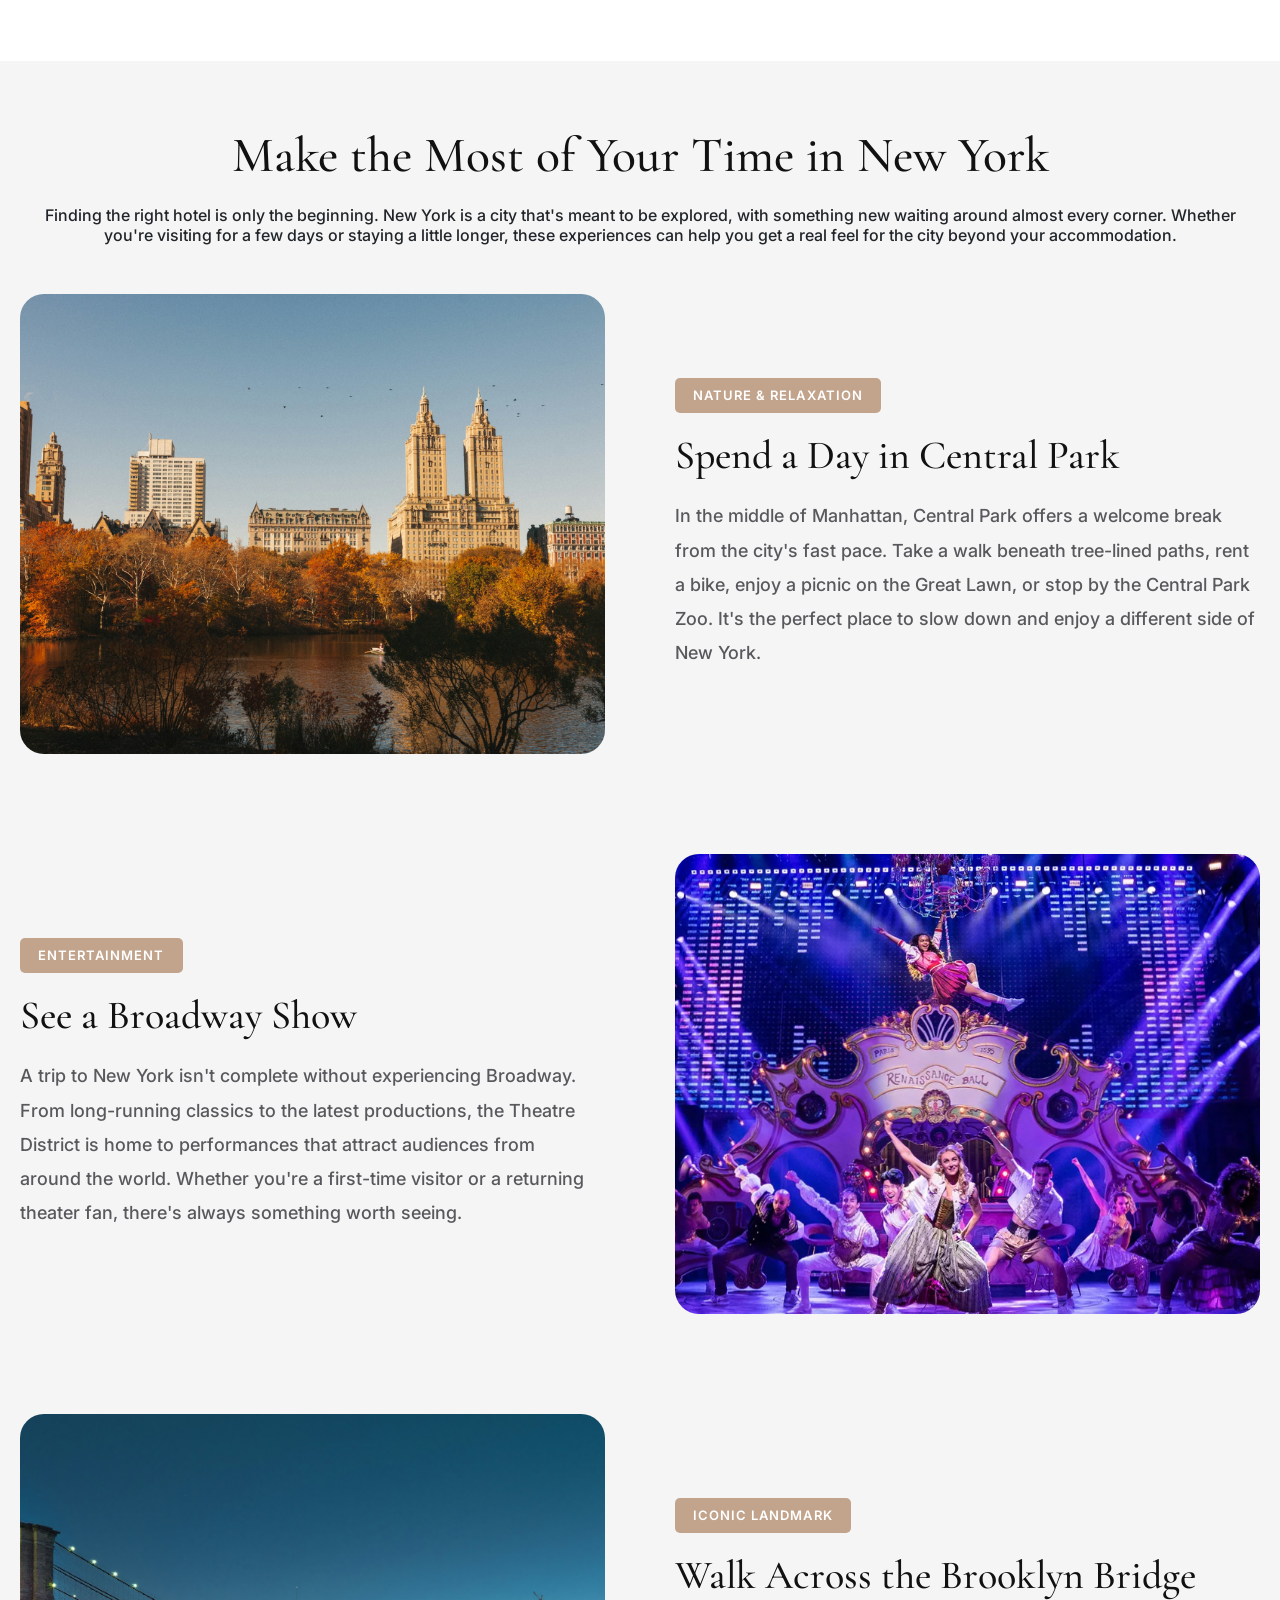
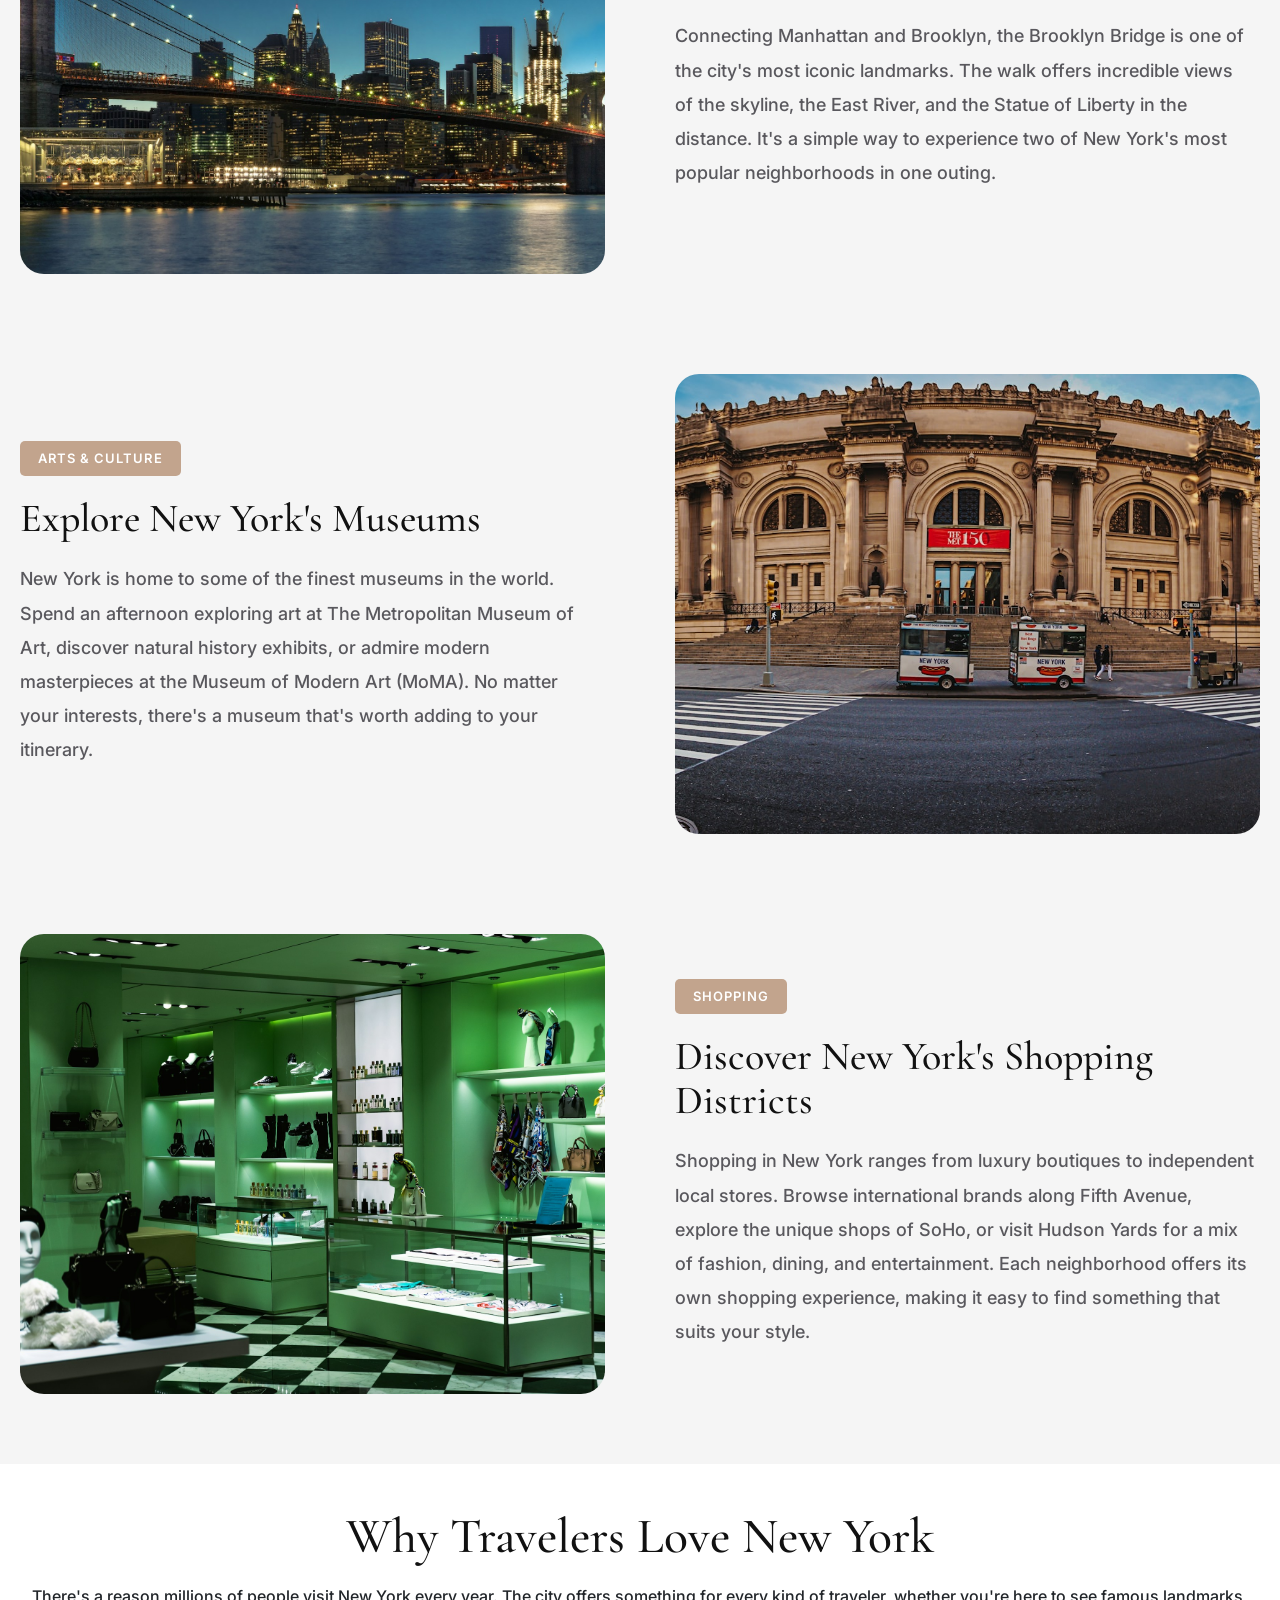
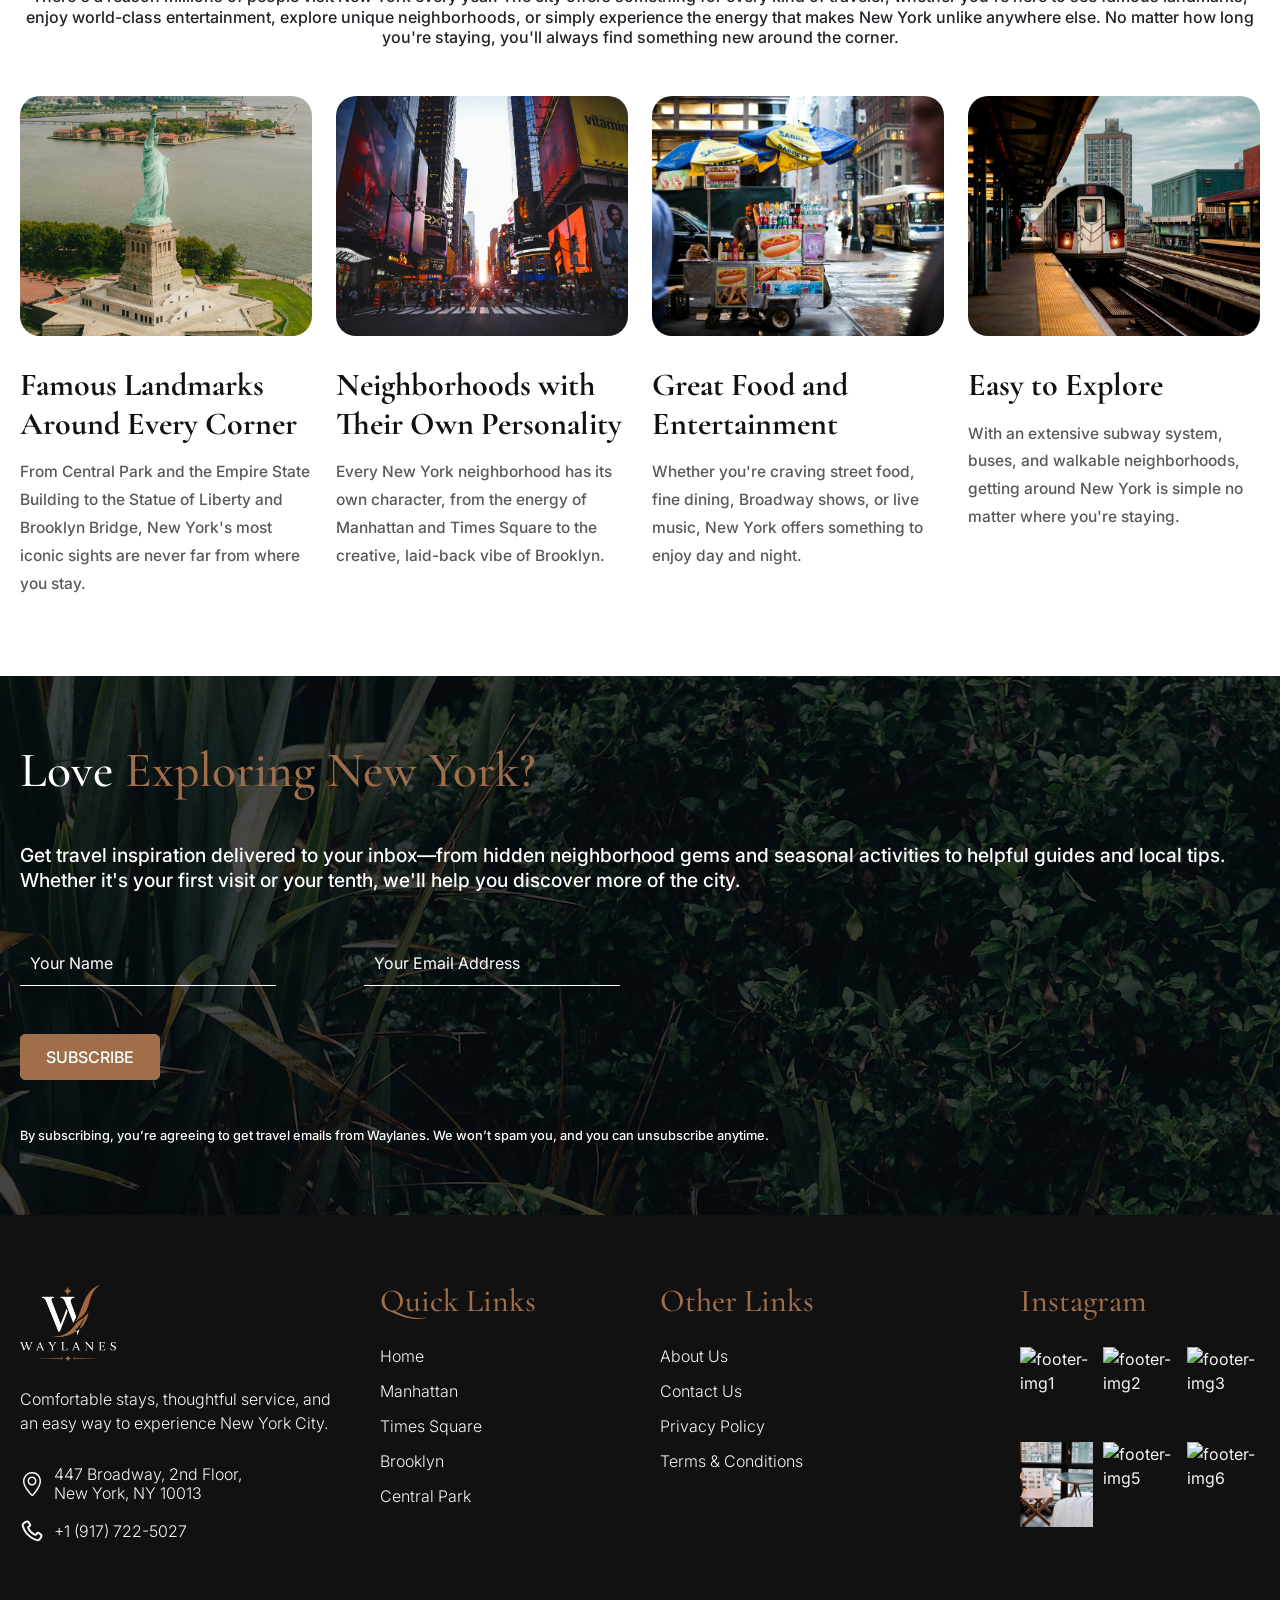
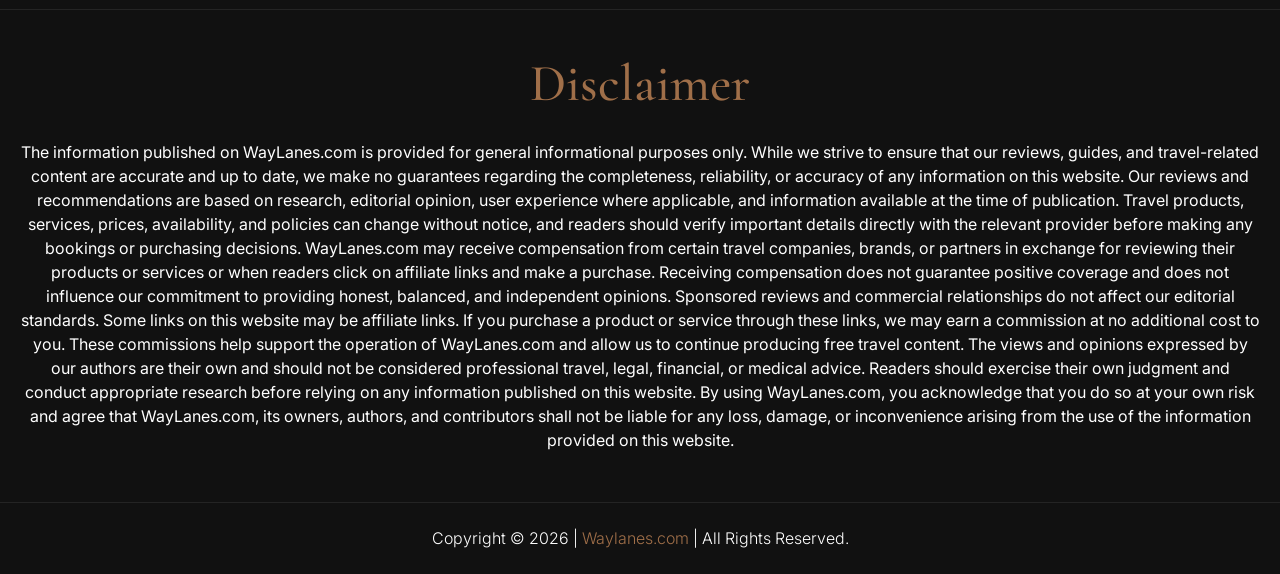
==== commit e7c7ee59: "changes" ====
--- a/index.html
+++ b/index.html
@@ -375,9 +375,9 @@
                         </div>
 
                         <div class="why_us_card_content">
-                            <h4>
+                            <h3>
                                 Famous Landmarks Around Every Corner
-                            </h4>
+                            </h3>
 
                             <p>
                                 From Central Park and the Empire State Building to the Statue of Liberty and Brooklyn
@@ -397,9 +397,9 @@
                         </div>
 
                         <div class="why_us_card_content">
-                            <h4>
+                            <h3>
                                 Neighborhoods with Their Own Personality
-                            </h4>
+                            </h3>
 
                             <p>
                                 Every New York neighborhood has its own character, from the energy of Manhattan and
@@ -419,9 +419,9 @@
                         </div>
 
                         <div class="why_us_card_content">
-                            <h4>
+                            <h3>
                                 Great Food and Entertainment
-                            </h4>
+                            </h3>
 
                             <p>
                                 Whether you're craving street food, fine dining, Broadway shows, or live music, New York
@@ -440,9 +440,9 @@
                         </div>
 
                         <div class="why_us_card_content">
-                            <h4>
+                            <h3>
                                 Easy to Explore
-                            </h4>
+                            </h3>
 
                             <p>
                                 With an extensive subway system, buses, and walkable neighborhoods, getting around New
--- a/assets/css/style.css
+++ b/assets/css/style.css
@@ -764,7 +764,7 @@
     padding: 1.875em 0;
 }
 
-.why_us_card_content h4 {
+.why_us_card_content h3 {
     color: var(--heading_dark);
     font-family: var(--font-heading);
     font-size: 2rem;
--- a/assets/css/responsive.css
+++ b/assets/css/responsive.css
@@ -245,7 +245,7 @@
         padding: 22px;
     }
 
-    .why_us_card_content h4 {
+    .why_us_card_content h3 {
         font-size: 1.75rem;
     }
 
@@ -432,7 +432,7 @@
         padding: 20px;
     }
 
-    .why_us_card_content h4 {
+    .why_us_card_content h3 {
         font-size: 1.5rem;
     }
 
